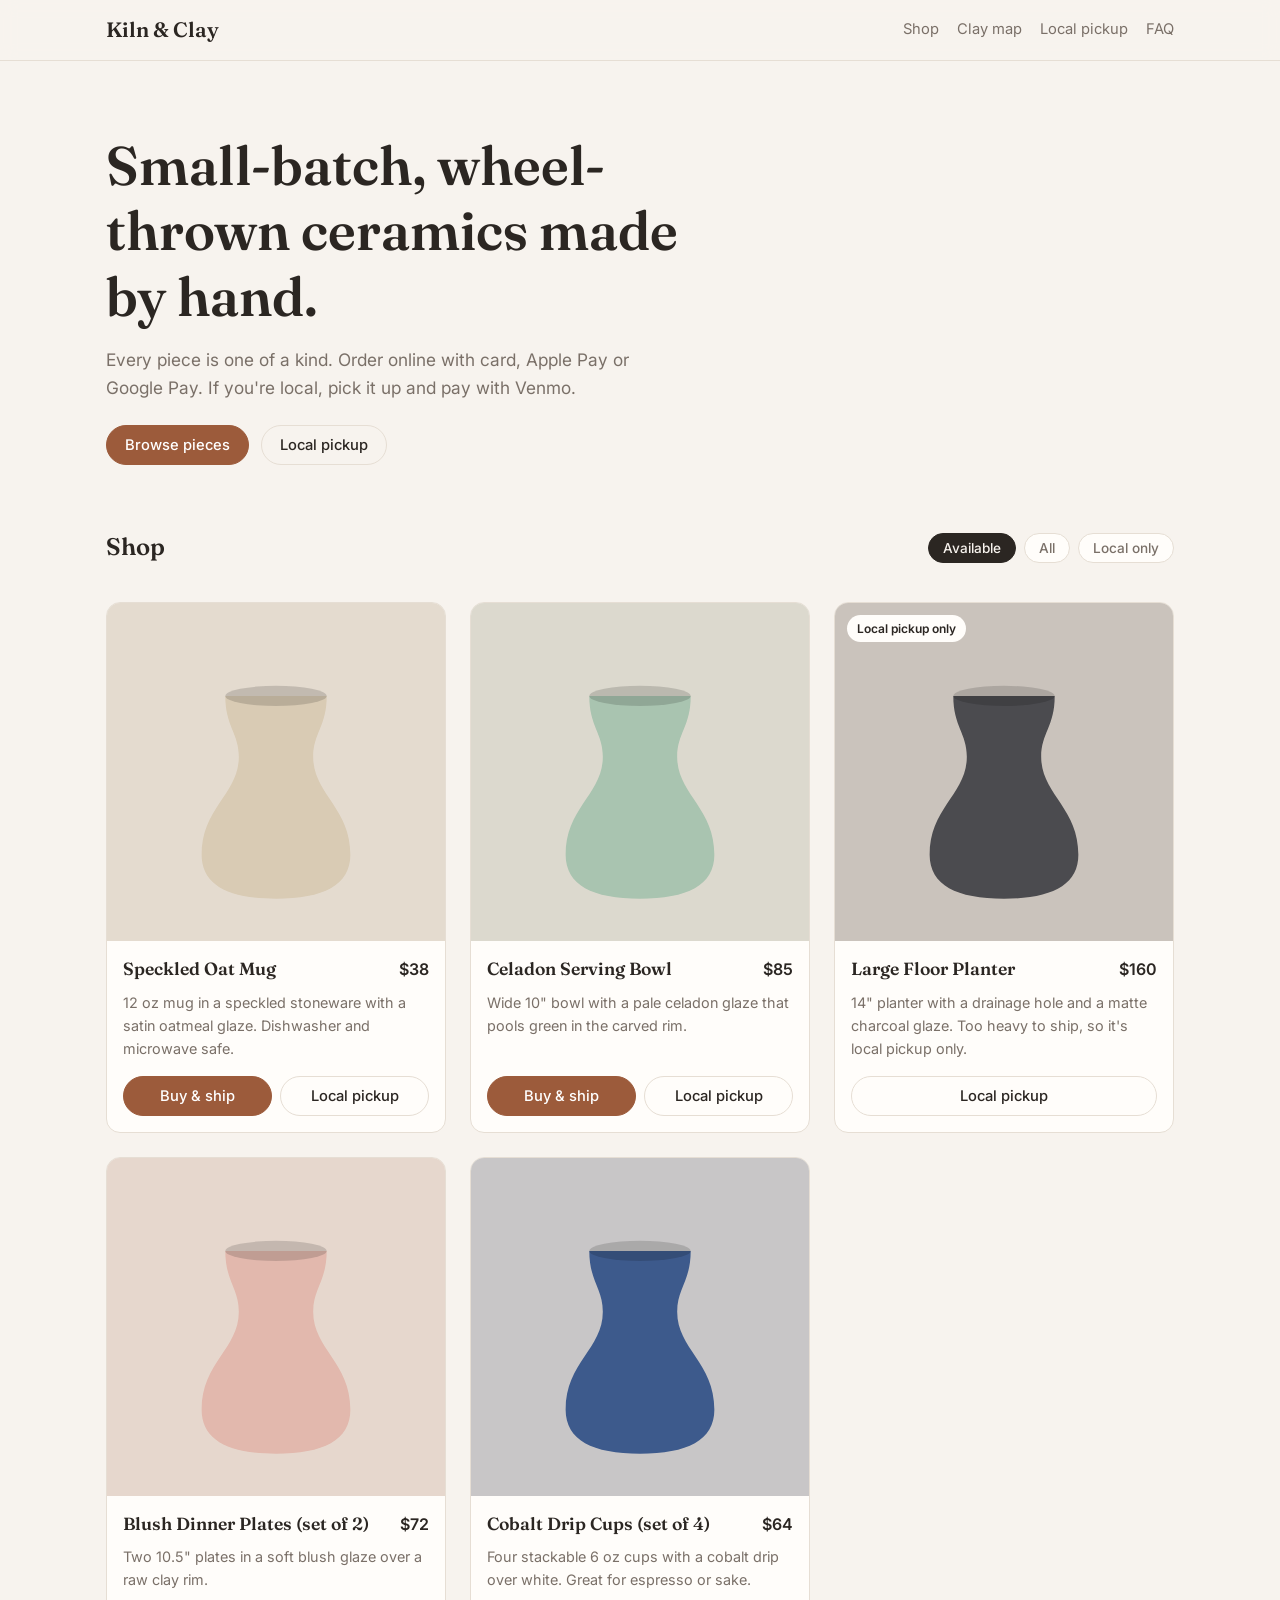
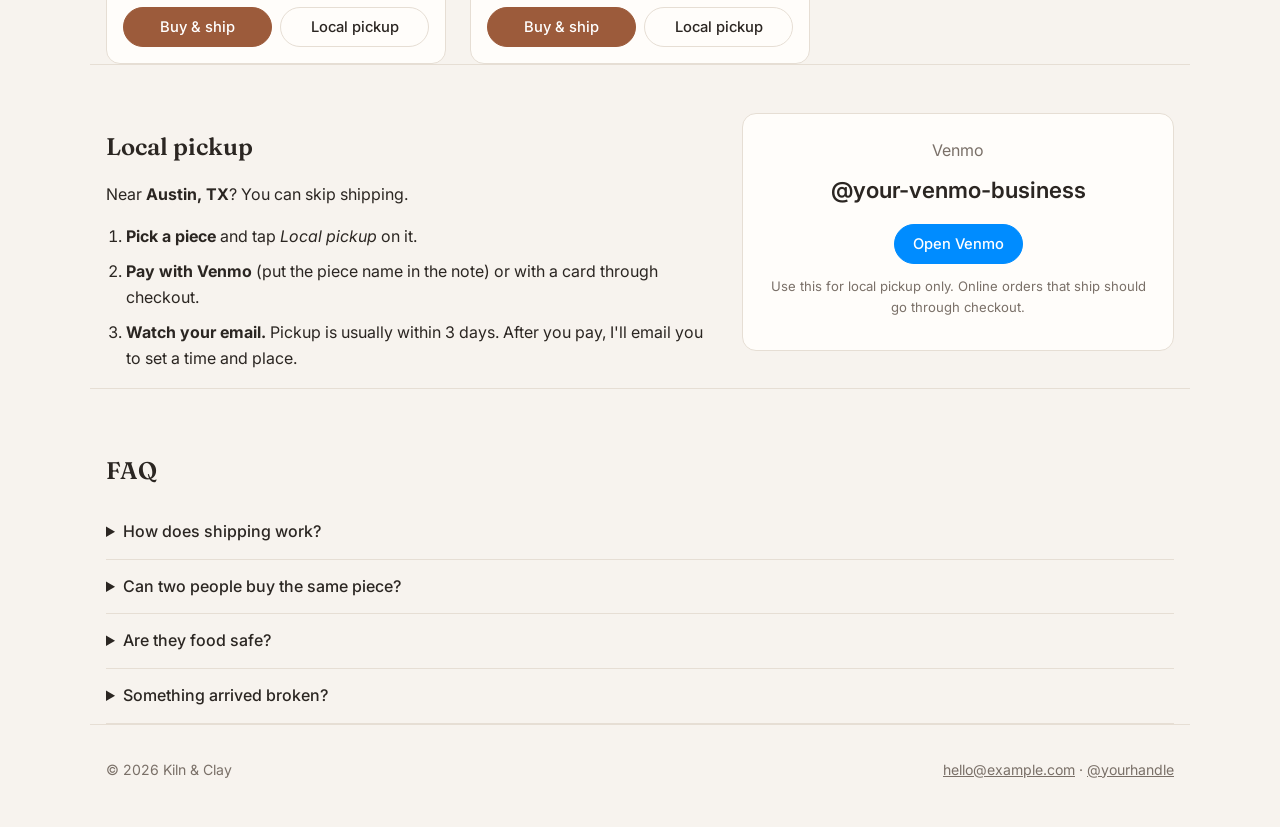
==== index.html @ e6717098 "Add ceramics shop site and New York clay map Co-Authored-By: Claude Sonnet 5.5 <noreply@anthropic.co" ====
<!doctype html>
<html lang="en">
<head>
  <meta charset="utf-8">
  <meta name="viewport" content="width=device-width, initial-scale=1">
  <title>Ceramics Shop</title>
  <meta name="description" content="Handmade ceramics for sale. Shipping or local pickup.">
  <link rel="preconnect" href="https://fonts.googleapis.com">
  <link href="https://fonts.googleapis.com/css2?family=Fraunces:opsz,wght@9..144,400;9..144,600&family=Inter:wght@400;500;600&display=swap" rel="stylesheet">
  <link rel="stylesheet" href="styles.css">
</head>
<body>
  <header class="site-header">
    <div class="wrap header-inner">
      <a href="#" class="logo" data-shop="name"></a>
      <nav>
        <a href="#shop">Shop</a>
        <a href="clay-map.html">Clay map</a>
        <a href="#local">Local pickup</a>
        <a href="#faq">FAQ</a>
      </nav>
    </div>
  </header>

  <main>
    <section class="hero wrap">
      <h1 data-shop="tagline"></h1>
      <p class="hero-sub">Every piece is one of a kind. Order online with card, Apple Pay or Google Pay. If you're local, pick it up and pay with Venmo.</p>
      <div class="hero-actions">
        <a class="btn btn-primary" href="#shop">Browse pieces</a>
        <a class="btn btn-ghost" href="#local">Local pickup</a>
      </div>
    </section>

    <section id="shop" class="wrap">
      <div class="section-head">
        <h2>Shop</h2>
        <div class="filters" role="group" aria-label="Filter pieces">
          <button class="chip active" data-filter="available">Available</button>
          <button class="chip" data-filter="all">All</button>
          <button class="chip" data-filter="local">Local only</button>
        </div>
      </div>
      <div id="grid" class="grid"></div>
    </section>

    <section id="local" class="wrap local">
      <div>
        <h2>Local pickup</h2>
        <p>Near <strong data-shop="pickupArea"></strong>? You can skip shipping.</p>
        <ol class="steps">
          <li><strong>Pick a piece</strong> and tap <em>Local pickup</em> on it.</li>
          <li><strong>Pay with Venmo</strong> (put the piece name in the note) or with a card through checkout.</li>
          <li><strong>Watch your email.</strong> <span data-shop="pickupNote"></span></li>
        </ol>
      </div>
      <div class="local-card">
        <p class="muted">Venmo</p>
        <p class="venmo-handle">@<span data-shop="venmo"></span></p>
        <a class="btn btn-venmo" id="venmo-general" target="_blank" rel="noopener">Open Venmo</a>
        <p class="tiny muted">Use this for local pickup only. Online orders that ship should go through checkout.</p>
      </div>
    </section>

    <section id="faq" class="wrap faq">
      <h2>FAQ</h2>
      <details><summary>How does shipping work?</summary><p data-shop="shippingNote"></p></details>
      <details><summary>Can two people buy the same piece?</summary><p>No. Each piece is one of a kind, and the checkout link stops working once it sells. For Venmo pickups, I confirm the piece is still available before taking payment.</p></details>
      <details><summary>Are they food safe?</summary><p>Yes, unless the listing says otherwise. All functional pieces use food-safe glazes and are fired to stoneware temperatures.</p></details>
      <details><summary>Something arrived broken?</summary><p>Email me a photo within 7 days and I'll replace it or refund you.</p></details>
    </section>
  </main>

  <footer class="wrap footer">
    <p>© <span id="year"></span> <span data-shop="name"></span></p>
    <p><a id="email-link"></a><span id="ig-wrap"> · <a id="ig-link" target="_blank" rel="noopener"></a></span></p>
  </footer>

  <!-- Local pickup dialog -->
  <dialog id="pickup-dialog">
    <form method="dialog" class="dialog-inner">
      <button class="close" aria-label="Close">×</button>
      <p class="muted tiny">Local pickup</p>
      <h3 id="pd-name"></h3>
      <p class="pd-price" id="pd-price"></p>
      <div class="pd-option">
        <h4>Option A: Venmo</h4>
        <p>Pay <strong>@<span data-shop="venmo"></span></strong> and put <strong id="pd-note"></strong> in the note. I'll email you to set up pickup.</p>
        <a class="btn btn-venmo" id="pd-venmo" target="_blank" rel="noopener">Pay with Venmo</a>
        <p class="tiny muted">The button opens Venmo with the amount filled in. If it doesn't, search for the handle above in the app.</p>
      </div>
      <div class="pd-option">
        <h4>Option B: Card</h4>
        <p>Check out normally and choose <em>Local pickup</em> as the shipping option. Pickup is free.</p>
        <a class="btn btn-primary" id="pd-stripe" target="_blank" rel="noopener">Pay with card</a>
      </div>
      <p class="tiny muted">Want to make sure it's still available first? <a id="pd-email">Email me</a>.</p>
    </form>
  </dialog>

  <script src="app.js"></script>
</body>
</html>
---- styles.css ----
:root {
  --bg: #f7f3ee; --surface: #fffdfa; --ink: #2b2622; --muted: #7a7068;
  --line: #e6ded4; --accent: #9c5b3b; --accent-ink: #fff; --venmo: #008cff;
  --radius: 14px;
}
@media (prefers-color-scheme: dark) {
  :root { --bg: #1b1916; --surface: #24211d; --ink: #f0e9e1; --muted: #a89d92;
          --line: #3a352f; --accent: #d08a64; --accent-ink: #1b1916; }
}
* { box-sizing: border-box; }
html { scroll-behavior: smooth; }
body { margin: 0; background: var(--bg); color: var(--ink);
       font: 16px/1.6 Inter, system-ui, sans-serif; }
h1, h2, h3, h4, .logo { font-family: Fraunces, Georgia, serif; font-weight: 600; line-height: 1.2; }
a { color: inherit; }
.wrap { max-width: 1100px; margin: 0 auto; padding: 0 16px; }
.muted { color: var(--muted); } .tiny { font-size: .82rem; }

.site-header { position: sticky; top: 0; z-index: 5; background: color-mix(in srgb, var(--bg) 88%, transparent);
               backdrop-filter: blur(8px); border-bottom: 1px solid var(--line); }
.header-inner { display: flex; align-items: center; justify-content: space-between; height: 60px; gap: 12px; }
.logo { text-decoration: none; font-size: 1.3rem; white-space: nowrap; }
nav { display: flex; gap: 18px; font-size: .92rem; }
nav a { text-decoration: none; color: var(--muted); } nav a:hover { color: var(--ink); }

.hero { padding: 72px 16px 48px; }
.hero h1 { font-size: clamp(2rem, 5vw, 3.4rem); max-width: 16ch; margin: 0 0 16px; }
.hero-sub { color: var(--muted); max-width: 52ch; font-size: 1.08rem; }
.hero-actions { display: flex; gap: 12px; margin-top: 24px; flex-wrap: wrap; }

.btn { display: inline-flex; align-items: center; justify-content: center; padding: 10px 18px;
       border-radius: 999px; border: 1px solid var(--line); font: 500 .92rem Inter, sans-serif;
       text-decoration: none; cursor: pointer; background: transparent; color: var(--ink); }
.btn-primary { background: var(--accent); border-color: var(--accent); color: var(--accent-ink); }
.btn-primary:hover { filter: brightness(1.08); }
.btn-ghost:hover { border-color: var(--ink); }
.btn-venmo { background: var(--venmo); border-color: var(--venmo); color: #fff; }
.btn:disabled { opacity: .5; cursor: default; }

section { padding-bottom: 64px; }
.section-head { display: flex; justify-content: space-between; align-items: center; flex-wrap: wrap; gap: 12px; }
.filters { display: flex; gap: 8px; }
.chip { border: 1px solid var(--line); background: var(--surface); color: var(--muted);
        padding: 6px 14px; border-radius: 999px; cursor: pointer; font: 500 .85rem Inter, sans-serif; }
.chip.active { background: var(--ink); color: var(--bg); border-color: var(--ink); }

.grid { display: grid; grid-template-columns: repeat(auto-fill, minmax(260px, 1fr)); gap: 24px; margin-top: 20px; }
.card { background: var(--surface); border: 1px solid var(--line); border-radius: var(--radius); overflow: hidden;
        display: flex; flex-direction: column; }
.media { position: relative; aspect-ratio: 1; background: var(--line); }
.media img, .media .ph { width: 100%; height: 100%; object-fit: cover; display: block; }
.badge { position: absolute; top: 12px; left: 12px; background: var(--surface); color: var(--ink);
         font-size: .75rem; font-weight: 600; padding: 4px 10px; border-radius: 999px; }
.badge.sold { background: var(--ink); color: var(--bg); }
.is-sold .media { filter: grayscale(.7); opacity: .75; }
.body { padding: 16px; display: flex; flex-direction: column; flex: 1; }
.row { display: flex; justify-content: space-between; gap: 12px; align-items: baseline; }
.row h3 { margin: 0; font-size: 1.1rem; }
.price { font-weight: 600; white-space: nowrap; }
.desc { color: var(--muted); font-size: .9rem; margin: 8px 0 16px; flex: 1; }
.actions { display: flex; gap: 8px; flex-wrap: wrap; }
.actions .btn { flex: 1; }

.local { display: grid; grid-template-columns: 1.4fr 1fr; gap: 32px; align-items: start;
         border-top: 1px solid var(--line); padding-top: 48px; }
.steps { padding-left: 20px; } .steps li { margin-bottom: 10px; }
.local-card { background: var(--surface); border: 1px solid var(--line); border-radius: var(--radius); padding: 24px; text-align: center; }
.local-card p { margin: 0 0 8px; }
.venmo-handle { font-size: 1.4rem; font-weight: 600; }
.local-card .btn { margin: 8px 0 12px; }

.faq { border-top: 1px solid var(--line); padding-top: 48px; }
details { border-bottom: 1px solid var(--line); padding: 14px 0; }
summary { cursor: pointer; font-weight: 500; }
details p { color: var(--muted); margin: 10px 0 0; }

.footer { display: flex; justify-content: space-between; flex-wrap: wrap; gap: 8px; color: var(--muted);
          font-size: .88rem; border-top: 1px solid var(--line); padding-top: 20px; padding-bottom: 32px; }

dialog { border: none; border-radius: var(--radius); padding: 0; max-width: 440px; width: calc(100% - 32px);
         background: var(--surface); color: var(--ink); }
dialog::backdrop { background: rgb(0 0 0 / .45); }
.dialog-inner { padding: 24px; position: relative; }
.dialog-inner h3 { margin: 0; font-size: 1.4rem; }
.pd-price { font-weight: 600; margin: 4px 0 8px; }
.pd-option { border: 1px solid var(--line); border-radius: 10px; padding: 14px 16px; margin: 12px 0; }
.pd-option h4 { margin: 0 0 4px; } .pd-option p { margin: 0 0 10px; font-size: .92rem; }
.close { position: absolute; top: 12px; right: 14px; border: none; background: none; font-size: 1.6rem;
         color: var(--muted); cursor: pointer; }

@media (max-width: 720px) {
  .local { grid-template-columns: 1fr; }
  nav { gap: 12px; } nav a[href="#faq"] { display: none; }
  .hero { padding-top: 48px; }
}
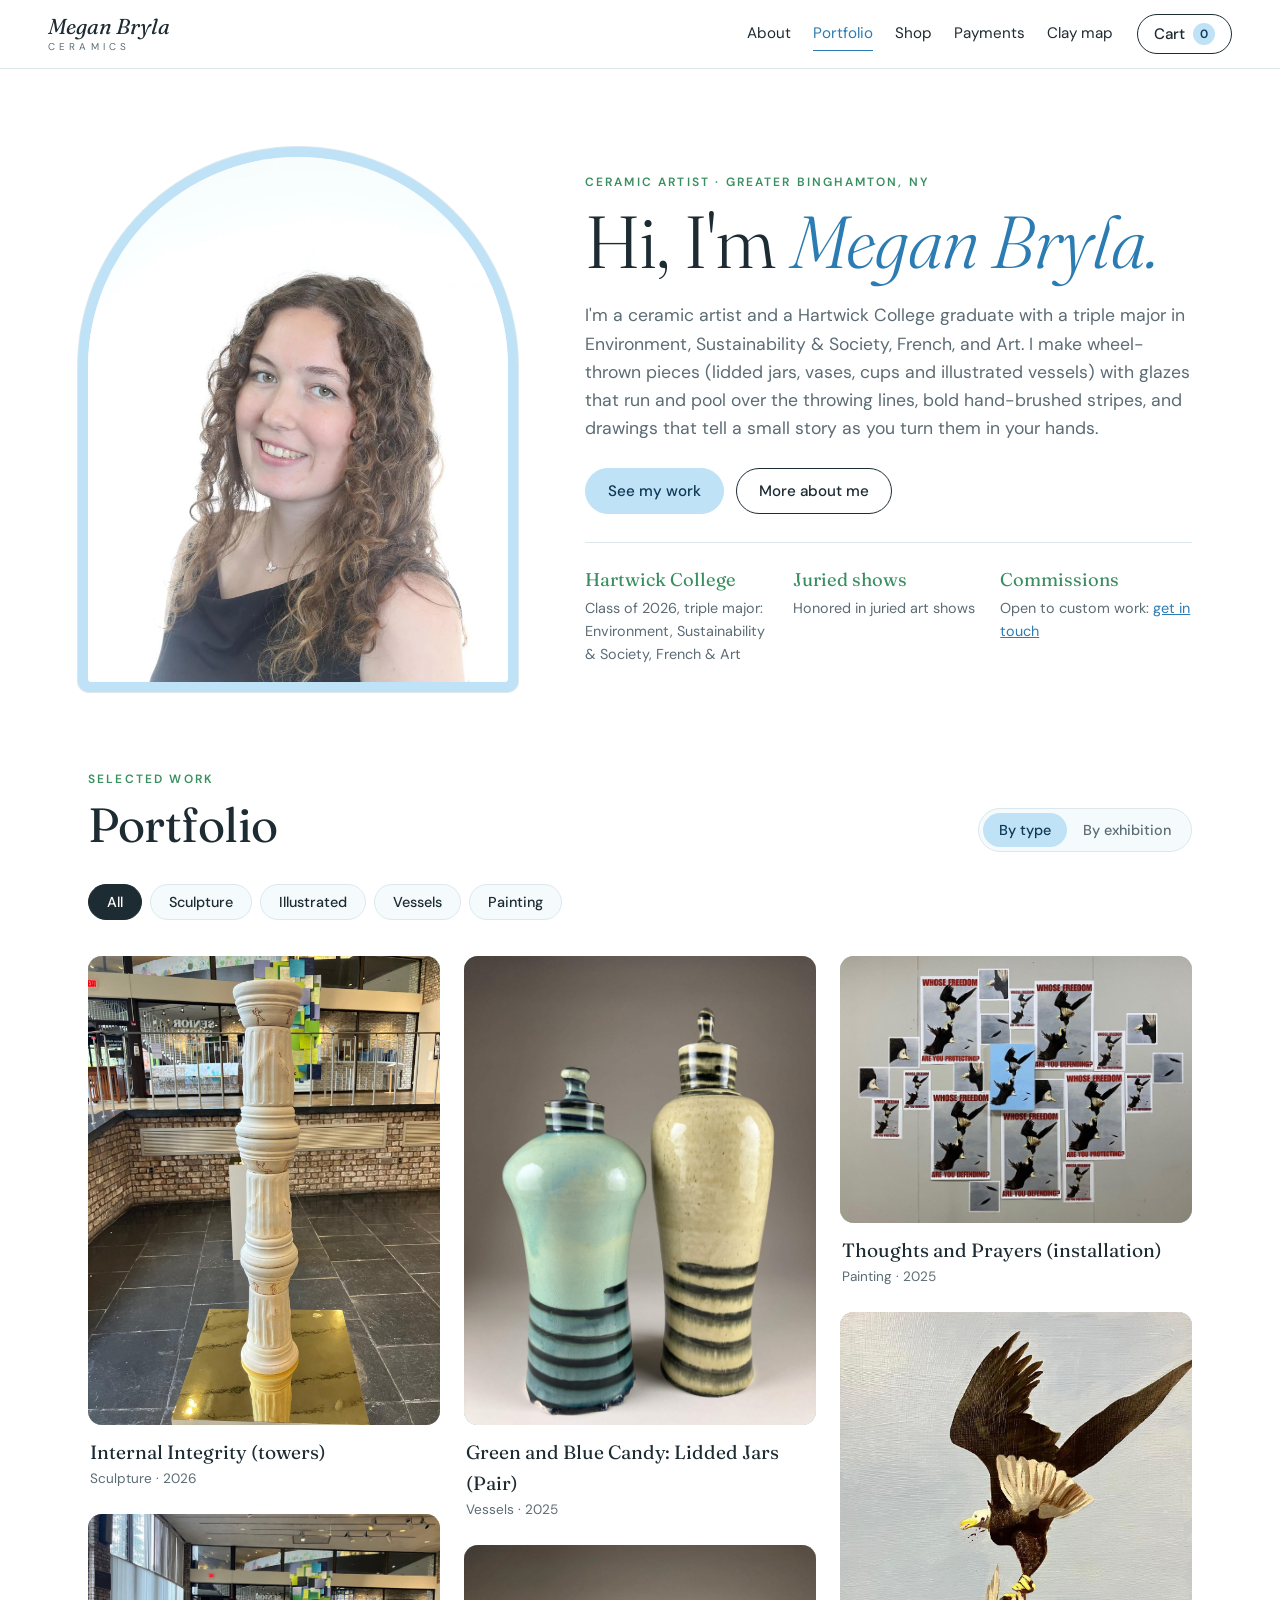
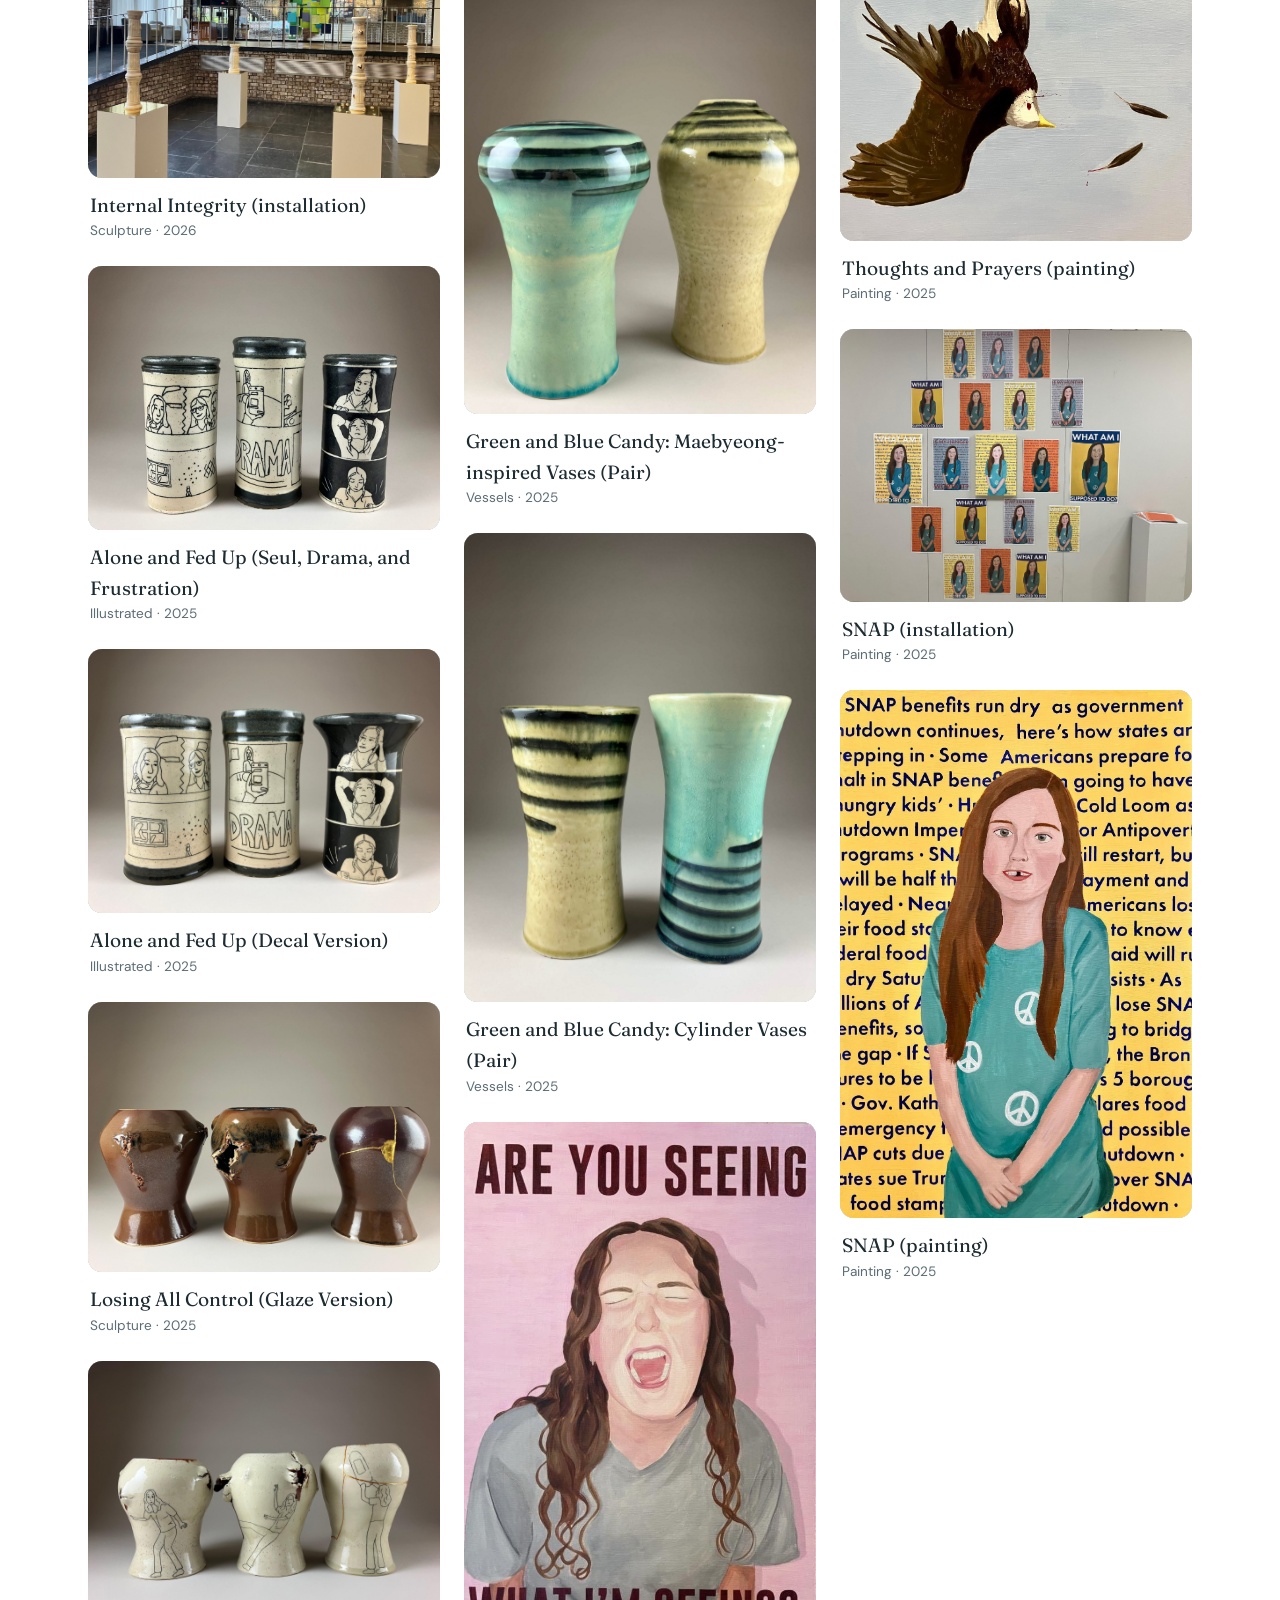
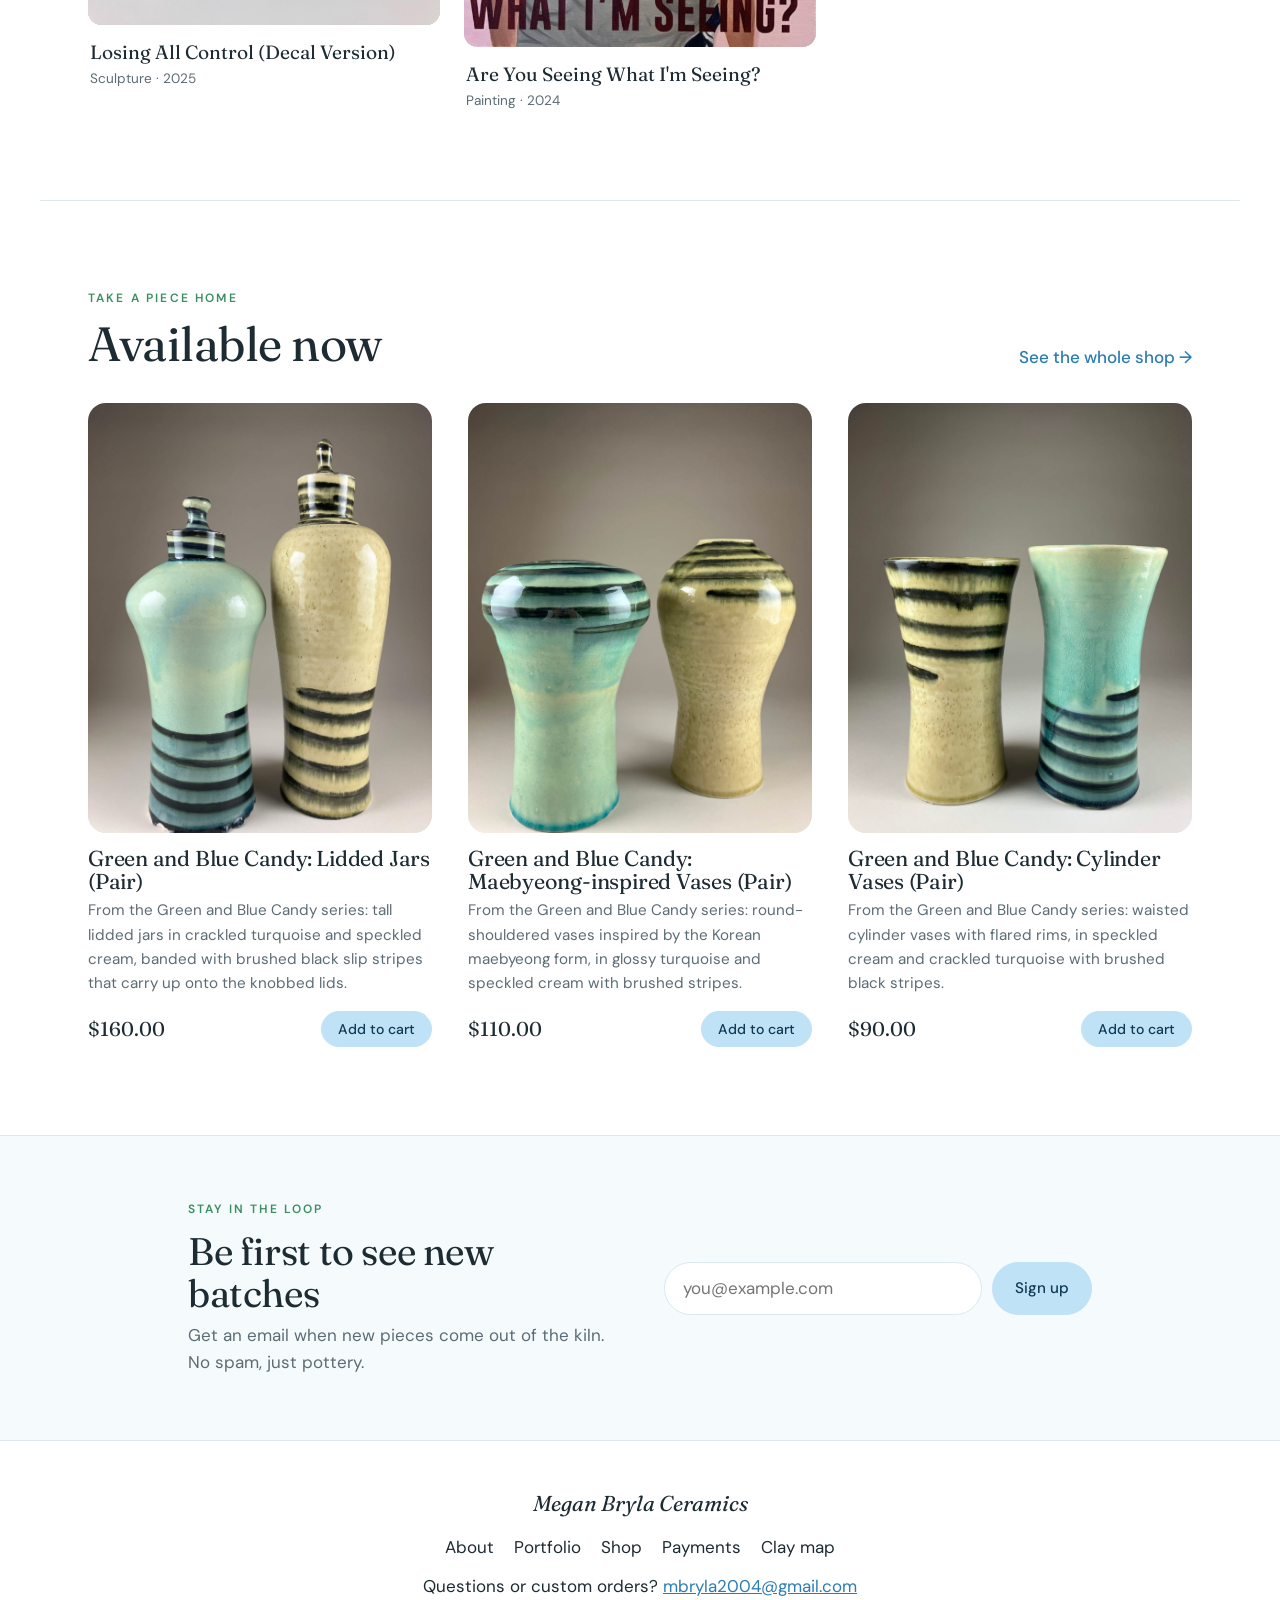
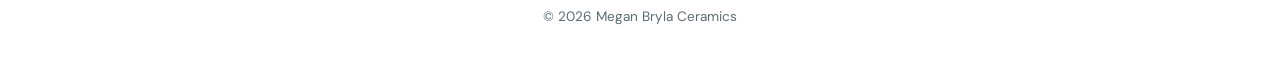
==== commit 307e16d5: "Replace starter site with Megan's portfolio and shop, ported to GitHub Pages Static version of the l" ====
--- a/index.html
+++ b/index.html
@@ -1,100 +1,287 @@
 <!doctype html>
 <html lang="en">
 <head>
-  <meta charset="utf-8">
-  <meta name="viewport" content="width=device-width, initial-scale=1">
-  <title>Ceramics Shop</title>
-  <meta name="description" content="Handmade ceramics for sale. Shipping or local pickup.">
-  <link rel="preconnect" href="https://fonts.googleapis.com">
-  <link href="https://fonts.googleapis.com/css2?family=Fraunces:opsz,wght@9..144,400;9..144,600&family=Inter:wght@400;500;600&display=swap" rel="stylesheet">
-  <link rel="stylesheet" href="styles.css">
+  <meta charset="utf-8" />
+  <meta name="viewport" content="width=device-width, initial-scale=1" />
+  <title>Megan Bryla Ceramics</title>
+  <meta name="description" content="Small-batch, wheel-thrown stoneware by Megan Bryla." />
+  <link rel="preconnect" href="https://fonts.googleapis.com" />
+  <link rel="preconnect" href="https://fonts.gstatic.com" crossorigin />
+  <link href="https://fonts.googleapis.com/css2?family=Fraunces:ital,opsz,wght@0,9..144,300..600;1,9..144,300..500&family=DM+Sans:wght@400;500;600&display=swap" rel="stylesheet" />
+  <link rel="stylesheet" href="styles.css" />
 </head>
 <body>
+  <!-- Text marked data-text="..." can be changed from the admin page (Site text tab).
+       Keep each key the same once the site is live, or Megan's saved wording for it is lost. -->
   <header class="site-header">
-    <div class="wrap header-inner">
-      <a href="#" class="logo" data-shop="name"></a>
-      <nav>
-        <a href="#shop">Shop</a>
-        <a href="clay-map.html">Clay map</a>
-        <a href="#local">Local pickup</a>
-        <a href="#faq">FAQ</a>
-      </nav>
-    </div>
+    <a href="#/" class="wordmark">
+      <span class="wm-name">Megan Bryla</span>
+      <span class="wm-sub">Ceramics</span>
+    </a>
+    <nav class="nav" aria-label="Main">
+      <a href="#/about" data-nav="about">About</a>
+      <a href="#/portfolio" data-nav="home">Portfolio</a>
+      <a href="#/shop" data-nav="shop">Shop</a>
+      <a href="#/payments" data-nav="payments">Payments</a>
+      <a href="clay-map.html">Clay map</a>
+    </nav>
+    <button class="cart-btn" id="open-cart" aria-label="Open cart">
+      Cart <span class="badge" id="cart-count">0</span>
+    </button>
   </header>
 
-  <main>
-    <section class="hero wrap">
-      <h1 data-shop="tagline"></h1>
-      <p class="hero-sub">Every piece is one of a kind. Order online with card, Apple Pay or Google Pay. If you're local, pick it up and pay with Venmo.</p>
-      <div class="hero-actions">
-        <a class="btn btn-primary" href="#shop">Browse pieces</a>
-        <a class="btn btn-ghost" href="#local">Local pickup</a>
-      </div>
-    </section>
-
-    <section id="shop" class="wrap">
-      <div class="section-head">
-        <h2>Shop</h2>
-        <div class="filters" role="group" aria-label="Filter pieces">
-          <button class="chip active" data-filter="available">Available</button>
-          <button class="chip" data-filter="all">All</button>
-          <button class="chip" data-filter="local">Local only</button>
-        </div>
-      </div>
-      <div id="grid" class="grid"></div>
-    </section>
-
-    <section id="local" class="wrap local">
+  <!-- ================= HOME ================= -->
+  <div class="view" data-view="home">
+    <!-- Intro: Megan first -->
+    <section class="intro">
+      <div class="intro-photo">
+        <img src="images/megan-bryla.webp" alt="Megan Bryla, ceramic artist" width="800" height="1158" />
+      </div>
+      <div class="intro-text">
+        <p class="eyebrow" data-text="home-eyebrow">Ceramic artist · Greater Binghamton, NY</p>
+        <h1 data-text="home-title">Hi, I'm <em>Megan Bryla.</em></h1>
+        <p class="lede" data-text="home-intro">I'm a ceramic artist and a Hartwick College graduate with a triple major in Environment, Sustainability &amp; Society, French, and Art. I make wheel-thrown pieces (lidded jars, vases, cups and illustrated vessels) with glazes that run and pool over the throwing lines, bold hand-brushed stripes, and drawings that tell a small story as you turn them in your hands.</p>
+        <div class="btn-row">
+          <a href="#/portfolio" class="btn primary" data-text="home-btn-work">See my work</a>
+          <a href="#/about" class="btn" data-text="home-btn-about">More about me</a>
+        </div>
+        <ul class="intro-facts">
+          <li><strong data-text="home-fact1-title">Hartwick College</strong><span data-text="home-fact1-text">Class of 2026, triple major: Environment, Sustainability &amp; Society, French &amp; Art</span></li>
+          <li><strong data-text="home-fact2-title">Juried shows</strong><span data-text="home-fact2-text">Honored in juried art shows</span></li>
+          <li><strong data-text="home-fact3-title">Commissions</strong><span><span data-text="home-fact3-text">Open to custom work:</span> <a href="#" class="contact-mail" data-text="home-fact3-link">get in touch</a></span></li>
+        </ul>
+      </div>
+    </section>
+
+    <!-- Portfolio: the main event -->
+    <section class="page work" id="work">
+      <div class="section-head split">
+        <div>
+          <p class="eyebrow" data-text="work-eyebrow">Selected work</p>
+          <h2 data-text="work-title">Portfolio</h2>
+        </div>
+        <div class="view-toggle" id="portfolio-view" role="group" aria-label="Sort portfolio">
+          <button type="button" class="active" aria-pressed="true" data-view-mode="type">By type</button>
+          <button type="button" aria-pressed="false" data-view-mode="exhibition">By exhibition</button>
+        </div>
+      </div>
+      <div class="filters" id="portfolio-filters" role="tablist" aria-label="Filter portfolio"></div>
+      <div id="gallery"></div>
+    </section>
+
+    <!-- Shop teaser -->
+    <section class="page available">
+      <div class="section-head split">
+        <div>
+          <p class="eyebrow" data-text="available-eyebrow">Take a piece home</p>
+          <h2 data-text="available-title">Available now</h2>
+        </div>
+        <a href="#/shop" class="text-link" data-text="available-link">See the whole shop →</a>
+      </div>
+      <div class="grid" id="featured"></div>
+    </section>
+  </div>
+
+  <!-- ================= SHOP ================= -->
+  <div class="view" data-view="shop" hidden>
+    <header class="page-hero">
+      <p class="eyebrow" data-text="shop-eyebrow">The current batch</p>
+      <h1 data-text="shop-title">Shop</h1>
+      <p class="lede"><span data-text="shop-intro">Every piece is one of a kind. When it's gone, it's gone. Pay by card, Venmo, Zelle, or in person.</span> <a href="#/payments" data-text="shop-intro-link">How to pay</a></p>
+    </header>
+    <section class="page">
+      <div class="filters" id="shop-filters" role="tablist" aria-label="Filter shop"></div>
+      <div class="grid" id="products"><p class="muted">Loading…</p></div>
+    </section>
+  </div>
+
+  <!-- ================= ABOUT ================= -->
+  <div class="view" data-view="about" hidden>
+    <section class="about">
+      <div class="about-art"><div class="arch tall has-photo"><img src="images/megan-bryla.webp" alt="Megan Bryla" /></div></div>
+      <div class="about-text">
+        <p class="eyebrow" data-text="about-eyebrow">About the artist</p>
+        <h1 data-text="about-title">Megan Bryla</h1>
+        <p data-text="about-p1">I'm a ceramic artist from the Greater Binghamton area of New York. I graduated from Hartwick College in 2026 with a triple major in Environment, Sustainability &amp; Society, French, and Art, earning Departmental Distinction in all three, and my artwork was honored in juried art shows along the way.</p>
+        <p data-text="about-p2">I throw every piece by hand on the wheel, then trim, glaze and fire it. I love glazes that pool and break over the edges, loose brushed stripes, and speckled clay that shows where it came from. Alongside functional pieces like mugs and tumblers, I make illustrated work: cylinders drawn like comic panels, where everyday moments wrap around the pot.</p>
+        <p data-text="about-p3">When I'm not at the wheel, I work in environmental conservation. As a Watershed Technician with the Upper Susquehanna Coalition, I help restore wetlands and water quality in the Upper Susquehanna River Basin.</p>
+        <p class="signature" data-text="about-signature">— Megan</p>
+        <div class="btn-row">
+          <a href="#/portfolio" class="btn primary" data-text="about-btn-work">See my work</a>
+          <a href="#" class="btn contact-mail" data-text="about-btn-email">Email me</a>
+          <a href="https://www.linkedin.com/in/megan-bryla-780597382/" class="btn" target="_blank" rel="noopener">LinkedIn ↗</a>
+        </div>
+      </div>
+    </section>
+
+    <section class="page highlights">
+      <div class="section-head"><p class="eyebrow" data-text="highlights-eyebrow">Background</p><h2 data-text="highlights-title">Highlights</h2></div>
+      <div class="highlight-grid">
+        <div class="info-card highlight">
+          <p class="eyebrow" data-text="highlight1-label">Education</p>
+          <h3 data-text="highlight1-title">Hartwick College</h3>
+          <p data-text="highlight1-text">Class of 2026. BAs in Studio Arts (Ceramics); Environment, Sustainability &amp; Society; and French.</p>
+        </div>
+        <div class="info-card highlight">
+          <p class="eyebrow" data-text="highlight2-label">Recognition</p>
+          <h3 data-text="highlight2-title">Juried show awards</h3>
+          <p data-text="highlight2-text">Best in Ceramics, Best in Drawing and Juror's Choice in Hartwick's student juried shows.</p>
+        </div>
+        <div class="info-card highlight">
+          <p class="eyebrow" data-text="highlight3-label">Abroad</p>
+          <h3 data-text="highlight3-title">Senegal, Spain &amp; France</h3>
+          <p data-text="highlight3-text">January Term study away, plus French study at the Institut de Touraine in Tours (2025).</p>
+        </div>
+        <div class="info-card highlight">
+          <p class="eyebrow" data-text="highlight4-label">Conservation</p>
+          <h3 data-text="highlight4-title">Watershed Technician</h3>
+          <p data-text="highlight4-text">Upper Susquehanna Coalition: wetland and water-quality restoration.</p>
+        </div>
+      </div>
+    </section>
+
+    <!-- Filled in from store.json (awards, exhibitions, publications) -->
+    <section class="page cv">
+      <div class="cv-block">
+        <h2 class="cv-title" data-text="cv-awards-title">Awards &amp; Honors</h2>
+        <ul class="cv-list" id="cv-awards"></ul>
+      </div>
+      <div class="cv-block">
+        <h2 class="cv-title" data-text="cv-exhibitions-title">Exhibitions</h2>
+        <ul class="cv-list" id="cv-exhibitions"></ul>
+      </div>
+      <div class="cv-block">
+        <h2 class="cv-title" data-text="cv-publications-title">Publications</h2>
+        <ul class="cv-list" id="cv-publications"></ul>
+      </div>
+    </section>
+    <section class="page process">
+      <div class="section-head"><p class="eyebrow" data-text="process-eyebrow">How it's made</p><h2 data-text="process-title">The process</h2></div>
+      <ol class="steps">
+        <li><span>01</span><h3 data-text="process1-title">Throw</h3><p data-text="process1-text">Each piece starts as a ball of clay, centered and pulled up on the wheel.</p></li>
+        <li><span>02</span><h3 data-text="process2-title">Trim</h3><p data-text="process2-text">Once leather-hard, it's flipped and trimmed to carve the foot and refine the shape.</p></li>
+        <li><span>03</span><h3 data-text="process3-title">Bisque</h3><p data-text="process3-text">A first firing turns the clay into porous ceramic, ready for glaze.</p></li>
+        <li><span>04</span><h3 data-text="process4-title">Glaze &amp; fire</h3><p data-text="process4-text">Dipped, layered and fired again to around 2,200°F, where the glaze melts into glass.</p></li>
+      </ol>
+    </section>
+  </div>
+
+  <!-- ================= PAYMENTS ================= -->
+  <div class="view" data-view="payments" hidden>
+    <header class="page-hero">
+      <p class="eyebrow" data-text="payments-eyebrow">How to pay</p>
+      <h1 data-text="payments-title">Payments</h1>
+      <p class="lede" data-text="payments-intro">Pay whichever way is easiest for you. You'll choose at checkout.</p>
+    </header>
+    <section class="page pay-grid" id="pay-methods"></section>
+    <section class="page how">
+      <div class="section-head"><p class="eyebrow" data-text="how-eyebrow">Step by step</p><h2 data-text="how-title">How ordering works</h2></div>
+      <ol class="steps">
+        <li><span>01</span><h3 data-text="how1-title">Add to cart</h3><p data-text="how1-text">Pick your pieces in the shop and open your cart.</p></li>
+        <li><span>02</span><h3 data-text="how2-title">Choose how to pay</h3><p data-text="how2-text">Card, Venmo, Zelle, or in person. Pick what works for you at checkout.</p></li>
+        <li><span>03</span><h3 data-text="how3-title">Send payment</h3><p data-text="how3-text">Card payments finish right away. For Venmo or Zelle, put your order number in the note.</p></li>
+        <li><span>04</span><h3 data-text="how4-title">Confirmation</h3><p data-text="how4-text">I'll email you once your payment is received to sort out getting your piece to you.</p></li>
+      </ol>
+    </section>
+    <section class="page questions">
+      <div class="info-card wide">
+        <div>
+          <h3 data-text="questions-title">Questions or commissions?</h3>
+          <p data-text="questions-text">Custom pieces, gifts and sets are welcome. Email me with what you have in mind.</p>
+        </div>
+        <a class="btn primary" id="contact-btn" href="#" data-text="questions-btn">Email Megan</a>
+      </div>
+    </section>
+  </div>
+
+  <section class="newsletter" aria-labelledby="nl-title">
+    <div class="nl-inner">
       <div>
-        <h2>Local pickup</h2>
-        <p>Near <strong data-shop="pickupArea"></strong>? You can skip shipping.</p>
-        <ol class="steps">
-          <li><strong>Pick a piece</strong> and tap <em>Local pickup</em> on it.</li>
-          <li><strong>Pay with Venmo</strong> (put the piece name in the note) or with a card through checkout.</li>
-          <li><strong>Watch your email.</strong> <span data-shop="pickupNote"></span></li>
-        </ol>
-      </div>
-      <div class="local-card">
-        <p class="muted">Venmo</p>
-        <p class="venmo-handle">@<span data-shop="venmo"></span></p>
-        <a class="btn btn-venmo" id="venmo-general" target="_blank" rel="noopener">Open Venmo</a>
-        <p class="tiny muted">Use this for local pickup only. Online orders that ship should go through checkout.</p>
-      </div>
-    </section>
-
-    <section id="faq" class="wrap faq">
-      <h2>FAQ</h2>
-      <details><summary>How does shipping work?</summary><p data-shop="shippingNote"></p></details>
-      <details><summary>Can two people buy the same piece?</summary><p>No. Each piece is one of a kind, and the checkout link stops working once it sells. For Venmo pickups, I confirm the piece is still available before taking payment.</p></details>
-      <details><summary>Are they food safe?</summary><p>Yes, unless the listing says otherwise. All functional pieces use food-safe glazes and are fired to stoneware temperatures.</p></details>
-      <details><summary>Something arrived broken?</summary><p>Email me a photo within 7 days and I'll replace it or refund you.</p></details>
-    </section>
-  </main>
-
-  <footer class="wrap footer">
-    <p>© <span id="year"></span> <span data-shop="name"></span></p>
-    <p><a id="email-link"></a><span id="ig-wrap"> · <a id="ig-link" target="_blank" rel="noopener"></a></span></p>
+        <p class="eyebrow" data-text="newsletter-eyebrow">Stay in the loop</p>
+        <h2 id="nl-title" data-text="newsletter-title">Be first to see new batches</h2>
+        <p class="muted" data-text="newsletter-text">Get an email when new pieces come out of the kiln. No spam, just pottery.</p>
+      </div>
+      <form class="nl-form" id="nl-form" novalidate>
+        <label class="sr-only" for="nl-email">Email address</label>
+        <input id="nl-email" name="email" type="email" autocomplete="email" placeholder="you@example.com" required />
+        <!-- Hidden from people; bots fill it in -->
+        <input name="website" tabindex="-1" autocomplete="off" class="hp" aria-hidden="true" />
+        <button class="btn primary" type="submit">Sign up</button>
+        <p class="nl-msg" id="nl-msg" role="status" hidden></p>
+      </form>
+    </div>
+  </section>
+
+  <footer class="site-footer">
+    <p class="wm-name">Megan Bryla Ceramics</p>
+    <nav class="footer-nav" aria-label="Footer">
+      <a href="#/about">About</a><a href="#/portfolio">Portfolio</a><a href="#/shop">Shop</a><a href="#/payments">Payments</a><a href="clay-map.html">Clay map</a>
+    </nav>
+    <p><span data-text="footer-contact">Questions or custom orders?</span> <a id="contact-link" href="#"></a></p>
+    <!-- The © is a hidden link to the admin page -->
+    <p class="muted small"><a href="admin/" class="secret-link" aria-label="Admin login">©</a> <span id="year"></span> Megan Bryla Ceramics</p>
   </footer>
 
-  <!-- Local pickup dialog -->
-  <dialog id="pickup-dialog">
-    <form method="dialog" class="dialog-inner">
-      <button class="close" aria-label="Close">×</button>
-      <p class="muted tiny">Local pickup</p>
-      <h3 id="pd-name"></h3>
-      <p class="pd-price" id="pd-price"></p>
-      <div class="pd-option">
-        <h4>Option A: Venmo</h4>
-        <p>Pay <strong>@<span data-shop="venmo"></span></strong> and put <strong id="pd-note"></strong> in the note. I'll email you to set up pickup.</p>
-        <a class="btn btn-venmo" id="pd-venmo" target="_blank" rel="noopener">Pay with Venmo</a>
-        <p class="tiny muted">The button opens Venmo with the amount filled in. If it doesn't, search for the handle above in the app.</p>
-      </div>
-      <div class="pd-option">
-        <h4>Option B: Card</h4>
-        <p>Check out normally and choose <em>Local pickup</em> as the shipping option. Pickup is free.</p>
-        <a class="btn btn-primary" id="pd-stripe" target="_blank" rel="noopener">Pay with card</a>
-      </div>
-      <p class="tiny muted">Want to make sure it's still available first? <a id="pd-email">Email me</a>.</p>
+  <!-- Portfolio lightbox -->
+  <dialog id="lightbox" class="lightbox">
+    <button type="button" class="icon-btn lb-close" id="lb-close" aria-label="Close">✕</button>
+    <div class="lb-grid">
+      <div class="lb-art" id="lb-art"></div>
+      <div class="lb-text">
+        <p class="eyebrow" id="lb-meta"></p>
+        <h2 id="lb-title"></h2>
+        <p id="lb-desc"></p>
+        <p class="muted small" id="lb-materials"></p>
+        <div class="lb-nav">
+          <button type="button" class="btn small-btn" id="lb-prev">← Prev</button>
+          <button type="button" class="btn small-btn" id="lb-next">Next →</button>
+        </div>
+      </div>
+    </div>
+  </dialog>
+
+  <!-- Cart drawer -->
+  <div class="scrim" id="scrim" hidden></div>
+  <aside class="drawer" id="cart" aria-label="Cart" aria-hidden="true">
+    <div class="drawer-head">
+      <h2>Your cart</h2>
+      <button class="icon-btn" id="close-cart" aria-label="Close cart">✕</button>
+    </div>
+    <div class="drawer-body" id="cart-items"></div>
+    <div class="drawer-foot">
+      <div class="total-row"><span>Total</span><strong id="cart-total">$0.00</strong></div>
+      <button class="btn primary block" id="checkout-btn" disabled>Checkout</button>
+    </div>
+  </aside>
+
+  <!-- Checkout dialog -->
+  <dialog id="checkout">
+    <form id="checkout-form" method="dialog">
+      <div class="dialog-head">
+        <h2>Checkout</h2>
+        <button type="button" class="icon-btn" id="close-checkout" aria-label="Close">✕</button>
+      </div>
+
+      <div id="step-details">
+        <fieldset>
+          <legend>How would you like to pay?</legend>
+          <div id="method-list" class="methods"></div>
+        </fieldset>
+
+        <fieldset id="contact-fields">
+          <legend>Your details</legend>
+          <label><span>Name</span> <input name="name" autocomplete="name" /></label>
+          <label><span>Email</span> <input name="email" type="email" autocomplete="email" /></label>
+          <label><span>Phone <span class="muted">(optional)</span></span> <input name="phone" type="tel" autocomplete="tel" /></label>
+          <label><span>Notes <span class="muted">(optional)</span></span> <textarea name="notes" rows="2"></textarea></label>
+        </fieldset>
+
+        <p class="error" id="checkout-error" hidden></p>
+        <div class="total-row"><span>Total</span><strong id="checkout-total"></strong></div>
+        <button type="submit" class="btn primary block" id="place-order">Continue</button>
+      </div>
+
+      <div id="step-done" hidden></div>
     </form>
   </dialog>
 
--- a/styles.css
+++ b/styles.css
@@ -1,95 +1,476 @@
+/* Megan Bryla Ceramics — clean white with light blue and green accents.
+   Change colors here:
+   --accent       deeper blue for links, active tabs and highlights (readable on white)
+   --accent-soft  light blue for buttons and badges, with --accent-soft-ink text
+   --green        green for small labels and details, --green-soft for light green fills */
 :root {
-  --bg: #f7f3ee; --surface: #fffdfa; --ink: #2b2622; --muted: #7a7068;
-  --line: #e6ded4; --accent: #9c5b3b; --accent-ink: #fff; --venmo: #008cff;
-  --radius: 14px;
-}
-@media (prefers-color-scheme: dark) {
-  :root { --bg: #1b1916; --surface: #24211d; --ink: #f0e9e1; --muted: #a89d92;
-          --line: #3a352f; --accent: #d08a64; --accent-ink: #1b1916; }
-}
+  color-scheme: light;
+  --bg: #ffffff;
+  --surface: #f5fafd;      /* very light blue-white cards */
+  --backdrop: #eaf3f8;     /* behind product drawings */
+  --text: #1d2b33;
+  --muted: #5c6c75;
+  --border: #dce8ee;
+  --accent: #2b7cb3;       /* blue */
+  --accent-ink: #ffffff;
+  --accent-soft: #bfe2f6;  /* light blue */
+  --accent-soft-ink: #0f3a55;
+  --green: #3a8f60;        /* green */
+  --green-soft: #d8f1e2;   /* light green */
+  --green-soft-ink: #1d5a39;
+  --sage: var(--green);
+  --clay: #c9a27e;         /* raw clay foot on drawings */
+  --danger: #b3261e;
+  --speck: transparent;
+  --serif: "Fraunces", Georgia, "Times New Roman", serif;
+  --sans: "DM Sans", system-ui, -apple-system, "Segoe UI", sans-serif;
+  --radius: 18px;
+}
+
 * { box-sizing: border-box; }
-html { scroll-behavior: smooth; }
-body { margin: 0; background: var(--bg); color: var(--ink);
-       font: 16px/1.6 Inter, system-ui, sans-serif; }
-h1, h2, h3, h4, .logo { font-family: Fraunces, Georgia, serif; font-weight: 600; line-height: 1.2; }
-a { color: inherit; }
-.wrap { max-width: 1100px; margin: 0 auto; padding: 0 16px; }
-.muted { color: var(--muted); } .tiny { font-size: .82rem; }
-
-.site-header { position: sticky; top: 0; z-index: 5; background: color-mix(in srgb, var(--bg) 88%, transparent);
-               backdrop-filter: blur(8px); border-bottom: 1px solid var(--line); }
-.header-inner { display: flex; align-items: center; justify-content: space-between; height: 60px; gap: 12px; }
-.logo { text-decoration: none; font-size: 1.3rem; white-space: nowrap; }
-nav { display: flex; gap: 18px; font-size: .92rem; }
-nav a { text-decoration: none; color: var(--muted); } nav a:hover { color: var(--ink); }
-
-.hero { padding: 72px 16px 48px; }
-.hero h1 { font-size: clamp(2rem, 5vw, 3.4rem); max-width: 16ch; margin: 0 0 16px; }
-.hero-sub { color: var(--muted); max-width: 52ch; font-size: 1.08rem; }
-.hero-actions { display: flex; gap: 12px; margin-top: 24px; flex-wrap: wrap; }
-
-.btn { display: inline-flex; align-items: center; justify-content: center; padding: 10px 18px;
-       border-radius: 999px; border: 1px solid var(--line); font: 500 .92rem Inter, sans-serif;
-       text-decoration: none; cursor: pointer; background: transparent; color: var(--ink); }
-.btn-primary { background: var(--accent); border-color: var(--accent); color: var(--accent-ink); }
-.btn-primary:hover { filter: brightness(1.08); }
-.btn-ghost:hover { border-color: var(--ink); }
-.btn-venmo { background: var(--venmo); border-color: var(--venmo); color: #fff; }
-.btn:disabled { opacity: .5; cursor: default; }
-
-section { padding-bottom: 64px; }
-.section-head { display: flex; justify-content: space-between; align-items: center; flex-wrap: wrap; gap: 12px; }
-.filters { display: flex; gap: 8px; }
-.chip { border: 1px solid var(--line); background: var(--surface); color: var(--muted);
-        padding: 6px 14px; border-radius: 999px; cursor: pointer; font: 500 .85rem Inter, sans-serif; }
-.chip.active { background: var(--ink); color: var(--bg); border-color: var(--ink); }
-
-.grid { display: grid; grid-template-columns: repeat(auto-fill, minmax(260px, 1fr)); gap: 24px; margin-top: 20px; }
-.card { background: var(--surface); border: 1px solid var(--line); border-radius: var(--radius); overflow: hidden;
-        display: flex; flex-direction: column; }
-.media { position: relative; aspect-ratio: 1; background: var(--line); }
-.media img, .media .ph { width: 100%; height: 100%; object-fit: cover; display: block; }
-.badge { position: absolute; top: 12px; left: 12px; background: var(--surface); color: var(--ink);
-         font-size: .75rem; font-weight: 600; padding: 4px 10px; border-radius: 999px; }
-.badge.sold { background: var(--ink); color: var(--bg); }
-.is-sold .media { filter: grayscale(.7); opacity: .75; }
-.body { padding: 16px; display: flex; flex-direction: column; flex: 1; }
-.row { display: flex; justify-content: space-between; gap: 12px; align-items: baseline; }
-.row h3 { margin: 0; font-size: 1.1rem; }
-.price { font-weight: 600; white-space: nowrap; }
-.desc { color: var(--muted); font-size: .9rem; margin: 8px 0 16px; flex: 1; }
-.actions { display: flex; gap: 8px; flex-wrap: wrap; }
-.actions .btn { flex: 1; }
-
-.local { display: grid; grid-template-columns: 1.4fr 1fr; gap: 32px; align-items: start;
-         border-top: 1px solid var(--line); padding-top: 48px; }
-.steps { padding-left: 20px; } .steps li { margin-bottom: 10px; }
-.local-card { background: var(--surface); border: 1px solid var(--line); border-radius: var(--radius); padding: 24px; text-align: center; }
-.local-card p { margin: 0 0 8px; }
-.venmo-handle { font-size: 1.4rem; font-weight: 600; }
-.local-card .btn { margin: 8px 0 12px; }
-
-.faq { border-top: 1px solid var(--line); padding-top: 48px; }
-details { border-bottom: 1px solid var(--line); padding: 14px 0; }
-summary { cursor: pointer; font-weight: 500; }
-details p { color: var(--muted); margin: 10px 0 0; }
-
-.footer { display: flex; justify-content: space-between; flex-wrap: wrap; gap: 8px; color: var(--muted);
-          font-size: .88rem; border-top: 1px solid var(--line); padding-top: 20px; padding-bottom: 32px; }
-
-dialog { border: none; border-radius: var(--radius); padding: 0; max-width: 440px; width: calc(100% - 32px);
-         background: var(--surface); color: var(--ink); }
-dialog::backdrop { background: rgb(0 0 0 / .45); }
-.dialog-inner { padding: 24px; position: relative; }
-.dialog-inner h3 { margin: 0; font-size: 1.4rem; }
-.pd-price { font-weight: 600; margin: 4px 0 8px; }
-.pd-option { border: 1px solid var(--line); border-radius: 10px; padding: 14px 16px; margin: 12px 0; }
-.pd-option h4 { margin: 0 0 4px; } .pd-option p { margin: 0 0 10px; font-size: .92rem; }
-.close { position: absolute; top: 12px; right: 14px; border: none; background: none; font-size: 1.6rem;
-         color: var(--muted); cursor: pointer; }
-
-@media (max-width: 720px) {
-  .local { grid-template-columns: 1fr; }
-  nav { gap: 12px; } nav a[href="#faq"] { display: none; }
-  .hero { padding-top: 48px; }
-}
+[hidden] { display: none !important; }
+html { scroll-behavior: smooth; scroll-padding-top: 80px; }
+html, body { margin: 0; }
+body {
+  font: 17px/1.6 var(--sans);
+  color: var(--text);
+  background-color: var(--bg);
+  /* speckled-clay texture */
+  background-image:
+    radial-gradient(var(--speck) 1px, transparent 1.6px),
+    radial-gradient(var(--speck) 1.2px, transparent 1.8px);
+  background-size: 23px 29px, 37px 31px;
+  background-position: 0 0, 11px 17px;
+}
+a { color: var(--accent); }
+h1, h2, h3 { font-family: var(--serif); font-weight: 400; letter-spacing: -.01em; line-height: 1.1; }
+h2 { font-size: clamp(2rem, 4.5vw, 3rem); margin: 0 0 16px; }
+.muted { color: var(--muted); }
+.small { font-size: .85rem; }
+.eyebrow {
+  margin: 0 0 10px; font-size: .75rem; font-weight: 600;
+  letter-spacing: .18em; text-transform: uppercase; color: var(--sage);
+}
+
+/* ---------- Header ---------- */
+.site-header {
+  position: sticky; top: 0; z-index: 10;
+  display: flex; align-items: center; gap: 24px;
+  padding: 14px clamp(16px, 4vw, 48px);
+  background: color-mix(in srgb, var(--bg) 85%, transparent);
+  backdrop-filter: blur(10px);
+  border-bottom: 1px solid var(--border);
+}
+.wordmark { display: flex; flex-direction: column; line-height: 1; text-decoration: none; color: var(--text); }
+.wm-name { font-family: var(--serif); font-size: 1.35rem; font-style: italic; font-weight: 400; }
+.wm-sub { font-size: .62rem; letter-spacing: .42em; text-transform: uppercase; color: var(--muted); margin-top: 4px; }
+.nav { display: flex; gap: 22px; margin-left: auto; }
+.nav a {
+  color: var(--text); text-decoration: none; font-size: .95rem;
+  padding: 4px 0; border-bottom: 1.5px solid transparent;
+}
+.nav a:hover { color: var(--accent); }
+.nav a.active { color: var(--accent); border-bottom-color: var(--accent); }
+.cart-btn {
+  display: inline-flex; align-items: center; gap: 8px;
+  padding: 8px 16px; border-radius: 999px;
+  border: 1px solid var(--text); background: transparent; color: var(--text);
+  font: 500 .95rem var(--sans); cursor: pointer;
+}
+.badge {
+  min-width: 22px; height: 22px; padding: 0 6px; border-radius: 999px;
+  background: var(--accent-soft); color: var(--accent-soft-ink);
+  font-size: .75rem; font-weight: 600; display: inline-grid; place-items: center;
+}
+@media (max-width: 640px) {
+  .site-header { flex-wrap: wrap; row-gap: 10px; padding-bottom: 0; }
+  .cart-btn { margin-left: auto; }
+  .nav {
+    order: 3; width: 100%; margin: 0; justify-content: space-between;
+    border-top: 1px solid var(--border); padding: 8px 4px 6px;
+  }
+}
+
+/* ---------- Hero ---------- */
+.hero {
+  max-width: 1200px; margin: 0 auto;
+  padding: clamp(40px, 8vw, 96px) clamp(16px, 4vw, 48px);
+  display: grid; grid-template-columns: 1.1fr .9fr; gap: clamp(32px, 6vw, 80px); align-items: center;
+}
+.hero h1 { font-size: clamp(2.6rem, 6.5vw, 5rem); margin: 0 0 20px; font-weight: 300; }
+.hero h1 em { color: var(--accent); font-style: italic; }
+.lede { color: var(--muted); font-size: 1.1rem; max-width: 46ch; margin: 0 0 28px; }
+.arch {
+  border-radius: 999px 999px 18px 18px;
+  background: linear-gradient(180deg, var(--backdrop) 0 72%, color-mix(in srgb, var(--backdrop) 80%, var(--clay)) 72% 100%);
+  aspect-ratio: 4 / 5; overflow: hidden; position: relative;
+  display: flex; align-items: flex-end; justify-content: center;
+  box-shadow: inset 0 0 0 1px var(--border);
+}
+.shelf { display: flex; align-items: flex-end; justify-content: center; width: 100%; padding: 0 0 16%; }
+.shelf .pot { width: 58%; margin: 0 -15%; flex-shrink: 0; }
+.shelf .pot:nth-child(2) { width: 74%; z-index: 1; }
+@media (max-width: 760px) {
+  .hero { grid-template-columns: 1fr; }
+  .hero-art { max-width: 340px; margin: 0 auto; width: 100%; }
+}
+
+/* ---------- Marquee strip ---------- */
+.marquee {
+  display: flex; flex-wrap: wrap; justify-content: center; align-items: center; gap: 10px 22px;
+  padding: 18px 16px; background: var(--green-soft); color: var(--green-soft-ink);
+  font-family: var(--serif); font-style: italic; font-size: 1.15rem;
+}
+.marquee i { font-style: normal; font-size: .8rem; opacity: .7; }
+
+/* ---------- Shop ---------- */
+.view { animation: fade-in .35s ease; }
+@keyframes fade-in { from { opacity: 0; transform: translateY(6px); } to { opacity: 1; transform: none; } }
+
+.page { max-width: 1200px; margin: 0 auto; padding: clamp(48px, 7vw, 88px) clamp(16px, 4vw, 48px); }
+.page-hero {
+  max-width: 1200px; margin: 0 auto; text-align: center;
+  padding: clamp(48px, 8vw, 96px) clamp(16px, 4vw, 48px) 0;
+}
+.page-hero h1 { font-size: clamp(3rem, 8vw, 5.5rem); font-weight: 300; margin: 0 0 16px; }
+.page-hero .lede { margin: 0 auto; }
+.page-hero + .page { padding-top: clamp(28px, 4vw, 48px); }
+.section-head { margin-bottom: 32px; }
+.section-head.split { display: flex; justify-content: space-between; align-items: flex-end; gap: 16px; flex-wrap: wrap; }
+.section-head h2 { margin: 0; }
+.text-link { color: var(--accent); text-decoration: none; font-weight: 500; }
+.text-link:hover { text-decoration: underline; }
+.btn-row { display: flex; flex-wrap: wrap; gap: 12px; }
+
+/* Home tiles */
+.tiles { display: grid; grid-template-columns: repeat(auto-fit, minmax(260px, 1fr)); gap: 20px; padding-top: 0; }
+.tile {
+  display: flex; flex-direction: column; gap: 16px; padding: 20px;
+  background: var(--surface); border: 1px solid var(--border); border-radius: var(--radius);
+  color: var(--text); text-decoration: none; transition: transform .25s, box-shadow .25s;
+}
+.tile:hover { transform: translateY(-3px); box-shadow: 0 10px 30px rgba(20, 70, 110, .1); }
+.tile h3 { font-size: 1.45rem; margin: 0 0 10px; }
+.tile .eyebrow { margin-bottom: 6px; }
+.tile-art {
+  border-radius: 12px; aspect-ratio: 16 / 10; overflow: hidden;
+  background: linear-gradient(180deg, var(--backdrop) 0 70%, color-mix(in srgb, var(--backdrop) 82%, var(--clay)) 70% 100%);
+  display: flex; align-items: flex-end; justify-content: center; padding-bottom: 6%;
+}
+.tile-art .pot { width: 78%; flex-shrink: 0; }
+
+/* Filter chips */
+.filters { display: flex; flex-wrap: wrap; justify-content: center; gap: 8px; margin-bottom: 36px; }
+.chip {
+  font: 500 .9rem var(--sans); padding: 8px 18px; border-radius: 999px; cursor: pointer;
+  border: 1px solid var(--border); background: var(--surface); color: var(--text);
+}
+.chip:hover { border-color: var(--text); }
+.chip.active { background: var(--text); border-color: var(--text); color: var(--bg); }
+
+/* Portfolio gallery — staggered, gallery-wall feel */
+.gallery { columns: 3 260px; column-gap: 24px; }
+.piece {
+  display: block; width: 100%; break-inside: avoid; margin: 0 0 24px; padding: 0;
+  background: none; border: 0; text-align: left; color: var(--text); cursor: zoom-in; font: inherit;
+}
+.piece-art {
+  border-radius: 14px; overflow: hidden; display: flex; align-items: flex-end; justify-content: center;
+  background: linear-gradient(180deg, var(--backdrop) 0 72%, color-mix(in srgb, var(--backdrop) 82%, var(--clay)) 72% 100%);
+  box-shadow: inset 0 0 0 1px var(--border); aspect-ratio: 4 / 5; padding-bottom: 10%;
+}
+.piece:nth-child(3n+2) .piece-art { aspect-ratio: 1 / 1; }
+.piece:nth-child(4n+3) .piece-art { aspect-ratio: 3 / 4; }
+.piece-art .pot { width: 115%; flex-shrink: 0; transition: transform .5s ease; }
+.piece-art img { width: 100%; height: 100%; object-fit: cover; }
+.piece:hover .pot { transform: scale(1.04); }
+/* Real photos: keep their own proportions, no padding */
+.piece-art:has(img) { aspect-ratio: auto !important; padding: 0; background: #8f8a84; }
+.piece-art img { height: auto; display: block; transition: transform .6s ease; }
+.piece:hover .piece-art img { transform: scale(1.03); }
+.arch.has-photo { padding: 0; background: #8f8a84; }
+.arch.has-photo img { width: 100%; height: 100%; object-fit: cover; display: block; }
+.tile-art:has(img) { padding: 0; }
+.tile-art img { width: 100%; height: 100%; object-fit: cover; display: block; }
+.piece-cap { display: flex; flex-direction: column; padding: 12px 2px 0; }
+.piece-title { font-family: var(--serif); font-size: 1.2rem; }
+.piece-cap .muted { font-size: .85rem; }
+
+/* Lightbox */
+dialog.lightbox { width: min(980px, calc(100% - 24px)); padding: 0; overflow: hidden; }
+.lb-close { position: absolute; top: 10px; right: 10px; z-index: 1; }
+.lb-grid { display: grid; grid-template-columns: 1.1fr 1fr; }
+.lb-art {
+  display: flex; align-items: flex-end; justify-content: center; min-height: 360px; padding-bottom: 8%;
+  background: linear-gradient(180deg, var(--backdrop) 0 72%, color-mix(in srgb, var(--backdrop) 82%, var(--clay)) 72% 100%);
+}
+.lb-art .pot { width: 110%; flex-shrink: 0; }
+.lb-art:has(img) { padding: 0; background: #8f8a84; align-items: center; }
+.lb-art img { width: 100%; height: 100%; max-height: 80vh; object-fit: contain; display: block; }
+.lb-text { padding: clamp(24px, 4vw, 44px); display: flex; flex-direction: column; }
+.lb-text h2 { font-size: clamp(1.8rem, 3.5vw, 2.4rem); }
+.lb-text p { color: var(--muted); }
+.lb-nav { display: flex; gap: 10px; margin-top: auto; padding-top: 16px; }
+@media (max-width: 700px) {
+  .lb-grid { grid-template-columns: 1fr; }
+  .lb-art { min-height: 0; aspect-ratio: 4 / 3; }
+}
+
+/* About: process */
+.about-text h1 { font-size: clamp(2.6rem, 6vw, 4rem); font-weight: 300; margin: 0 0 20px; }
+.steps { list-style: none; padding: 0; margin: 0; display: grid; grid-template-columns: repeat(auto-fit, minmax(220px, 1fr)); gap: 20px; }
+.steps li { padding: 24px; border-top: 2px solid var(--green); background: var(--surface); border-radius: 0 0 var(--radius) var(--radius); }
+.steps span { font-family: var(--serif); font-style: italic; color: var(--green); font-size: 1.2rem; }
+.steps h3 { font-size: 1.5rem; margin: 6px 0 8px; }
+.steps p { margin: 0; color: var(--muted); }
+
+/* Visit */
+.visit-grid { display: grid; grid-template-columns: repeat(auto-fit, minmax(280px, 1fr)); gap: 20px; max-width: 1000px; }
+.info-card { background: var(--surface); border: 1px solid var(--border); border-radius: var(--radius); padding: 28px; }
+.info-card h3 { font-size: 1.6rem; margin: 0 0 12px; }
+.info-card p { color: var(--muted); margin: 0 0 16px; }
+.pay-list, .care { list-style: none; padding: 0; margin: 0; display: grid; gap: 12px; }
+.pay-list li { display: flex; flex-direction: column; padding-left: 14px; border-left: 2px solid var(--green); }
+.pay-list span { color: var(--muted); font-size: .9rem; }
+.care li { color: var(--muted); padding-left: 22px; position: relative; }
+.care li::before { content: "✦"; position: absolute; left: 0; color: var(--green); font-size: .8rem; top: 3px; }
+
+.footer-nav { display: flex; justify-content: center; gap: 20px; margin: 12px 0; }
+.footer-nav a { color: var(--text); text-decoration: none; }
+.footer-nav a:hover { color: var(--accent); }
+.grid { display: grid; gap: clamp(20px, 3vw, 36px); grid-template-columns: repeat(auto-fill, minmax(250px, 1fr)); }
+
+.card { display: flex; flex-direction: column; gap: 14px; }
+.card .thumb {
+  border-radius: var(--radius);
+  aspect-ratio: 4 / 5; width: 100%; object-fit: cover; display: block;
+  background: linear-gradient(180deg, var(--backdrop) 0 70%, color-mix(in srgb, var(--backdrop) 82%, var(--clay)) 70% 100%);
+  box-shadow: inset 0 0 0 1px var(--border);
+  transition: transform .4s ease;
+}
+.card .thumb.placeholder { display: flex; align-items: flex-end; justify-content: center; padding: 0 0 13%; overflow: hidden; }
+.card .thumb .pot { width: 118%; flex-shrink: 0; transition: transform .5s ease; }
+.card:hover .thumb .pot { transform: translateY(-6px) rotate(-1.5deg); }
+.card.sold .thumb { filter: grayscale(.5); opacity: .75; }
+.card .body { display: flex; flex-direction: column; gap: 4px; flex: 1; }
+.card h3 { margin: 0; font-size: 1.35rem; }
+.card p { margin: 0; color: var(--muted); font-size: .95rem; flex: 1; }
+.card .row { display: flex; justify-content: space-between; align-items: center; margin-top: 12px; }
+.price { font-family: var(--serif); font-size: 1.25rem; }
+
+.btn {
+  font: 500 .95rem var(--sans); cursor: pointer;
+  padding: 12px 22px; border-radius: 999px;
+  border: 1px solid var(--text); background: transparent; color: var(--text);
+  text-decoration: none; display: inline-flex; justify-content: center; align-items: center; gap: 6px;
+  transition: background .2s, color .2s, transform .2s;
+}
+.btn:hover:not(:disabled) { transform: translateY(-1px); }
+.btn.primary { background: var(--accent-soft); border-color: var(--accent-soft); color: var(--accent-soft-ink); }
+.btn.primary:hover:not(:disabled) { background: #a9d7f2; border-color: #a9d7f2; }
+.btn.small-btn { padding: 8px 16px; font-size: .88rem; }
+.btn:disabled { opacity: .45; cursor: not-allowed; }
+.btn.block { width: 100%; }
+.icon-btn { font: inherit; background: none; border: 0; color: var(--muted); cursor: pointer; font-size: 1.1rem; padding: 6px; }
+
+/* ---------- About ---------- */
+.about {
+  max-width: 1200px; margin: 0 auto;
+  padding: clamp(40px, 6vw, 80px) clamp(16px, 4vw, 48px);
+  display: grid; grid-template-columns: .8fr 1.2fr; gap: clamp(32px, 6vw, 80px); align-items: center;
+}
+.about-art .arch { aspect-ratio: 3 / 4; padding: 0 0 14%; }
+.about-art .pot { width: 125%; flex-shrink: 0; }
+.about-text p { color: var(--muted); max-width: 54ch; }
+.signature { font-family: var(--serif); font-style: italic; font-size: 1.4rem; color: var(--text) !important; }
+@media (max-width: 760px) {
+  .about { grid-template-columns: 1fr; }
+  .about-art { max-width: 300px; margin: 0 auto; width: 100%; }
+}
+
+/* ---------- Visit ---------- */
+.visit {
+  max-width: 820px; margin: clamp(40px, 6vw, 80px) auto;
+  padding: clamp(36px, 6vw, 64px) clamp(20px, 5vw, 56px);
+  text-align: center; background: var(--surface);
+  border: 1px solid var(--border); border-radius: 999px 999px var(--radius) var(--radius);
+}
+@media (max-width: 640px) { .visit { margin-left: 16px; margin-right: 16px; border-radius: 120px 120px var(--radius) var(--radius); } }
+.visit-details { color: var(--muted); max-width: 52ch; margin: 0 auto 24px; }
+.pay-chips { list-style: none; padding: 0; margin: 0; display: flex; flex-wrap: wrap; justify-content: center; gap: 8px; }
+.pay-chips li {
+  font-size: .85rem; padding: 6px 14px; border-radius: 999px;
+  border: 1px solid var(--border); background: var(--bg);
+}
+
+.site-footer { text-align: center; padding: 40px 16px 48px; border-top: 1px solid var(--border); }
+.site-footer p { margin: 6px 0; }
+
+/* ---------- Drawer ---------- */
+.scrim { position: fixed; inset: 0; background: rgba(15, 35, 50, .35); z-index: 20; }
+.drawer {
+  position: fixed; top: 0; right: 0; bottom: 0; z-index: 21;
+  width: min(420px, 100%); background: var(--surface);
+  display: flex; flex-direction: column;
+  transform: translateX(100%); transition: transform .3s ease;
+  border-left: 1px solid var(--border);
+}
+.drawer.open { transform: none; }
+.drawer-head, .dialog-head { display: flex; justify-content: space-between; align-items: center; }
+.drawer-head { padding: 16px 20px; border-bottom: 1px solid var(--border); }
+.drawer-head h2, .dialog-head h2 { margin: 0; font-size: 1.6rem; }
+.drawer-body { flex: 1; overflow-y: auto; padding: 8px 20px; }
+.drawer-foot { padding: 20px; border-top: 1px solid var(--border); display: grid; gap: 14px; }
+.total-row { display: flex; justify-content: space-between; align-items: baseline; font-size: 1.05rem; }
+.total-row strong { font-family: var(--serif); font-weight: 500; font-size: 1.35rem; }
+
+.line { display: grid; grid-template-columns: 56px 1fr auto; gap: 4px 14px; padding: 14px 0; border-bottom: 1px solid var(--border); align-items: center; }
+.line .mini { grid-row: span 2; width: 56px; height: 56px; border-radius: 8px; background: var(--backdrop); display: flex; align-items: flex-end; padding: 0 6px 6px; overflow: hidden; }
+.line .mini .pot, .line .mini img { width: 100%; }
+.line .mini img { height: 100%; object-fit: cover; }
+.line .name { font-family: var(--serif); font-size: 1.1rem; }
+.line .sub { color: var(--muted); font-size: .88rem; }
+.line-actions { grid-column: 2 / 4; display: flex; justify-content: space-between; align-items: center; }
+.qty { display: inline-flex; align-items: center; gap: 4px; }
+.qty button {
+  width: 30px; height: 30px; border-radius: 999px; border: 1px solid var(--border);
+  background: var(--bg); color: var(--text); cursor: pointer; font: inherit;
+}
+.qty span { min-width: 24px; text-align: center; }
+.link-btn { background: none; border: 0; padding: 0; color: var(--muted); text-decoration: underline; cursor: pointer; font: inherit; font-size: .85rem; }
+
+/* ---------- Checkout dialog ---------- */
+dialog {
+  width: min(500px, calc(100% - 32px)); max-height: calc(100% - 32px);
+  border: 1px solid var(--border); border-radius: var(--radius);
+  background: var(--surface); color: var(--text); padding: 24px;
+}
+dialog::backdrop { background: rgba(15, 35, 50, .4); }
+fieldset { border: 0; padding: 0; margin: 18px 0; display: grid; gap: 10px; }
+legend { font-weight: 600; margin-bottom: 8px; }
+label { display: grid; gap: 4px; font-size: .92rem; }
+input, textarea {
+  font: inherit; padding: 11px 14px; border-radius: 12px;
+  border: 1px solid var(--border); background: var(--bg); color: var(--text); width: 100%;
+}
+input:focus, textarea:focus, .btn:focus-visible, .cart-btn:focus-visible { outline: 2px solid var(--accent); outline-offset: 2px; }
+
+.methods { display: grid; gap: 8px; }
+.method {
+  display: flex; align-items: flex-start; gap: 10px;
+  padding: 12px 14px; border: 1px solid var(--border); border-radius: 14px; cursor: pointer;
+}
+.method:has(input:checked) { border-color: var(--accent); background: color-mix(in srgb, var(--accent) 8%, var(--surface)); }
+.method input { width: auto; margin-top: 5px; accent-color: var(--accent); }
+.method small { display: block; color: var(--muted); }
+
+.error { color: var(--danger); margin: 0 0 12px; }
+
+.done h3 { margin: 4px 0 12px; font-size: 1.6rem; }
+.instructions {
+  background: var(--bg); border: 1px solid var(--border); border-radius: 14px;
+  padding: 16px; margin: 14px 0; display: grid; gap: 8px;
+}
+.kv { display: flex; justify-content: space-between; gap: 12px; align-items: center; flex-wrap: wrap; }
+.kv code { font: 600 1rem var(--sans); word-break: break-all; }
+
+/* Payments page */
+.pay-grid { max-width: 900px; display: grid; grid-template-columns: repeat(auto-fit, minmax(280px, 1fr)); gap: 20px; padding-top: clamp(28px, 4vw, 48px) !important; padding-bottom: 0; }
+.pay-card { border-top: 3px solid var(--accent-soft); }
+.pay-card:nth-child(even) { border-top-color: var(--green-soft); }
+.pay-card .eyebrow { margin-bottom: 4px; }
+.pay-card p:last-child { margin: 0; }
+.how { padding-bottom: 0; }
+.info-card.wide { display: flex; justify-content: space-between; align-items: center; gap: 20px; flex-wrap: wrap; }
+.info-card.wide p { margin: 0; }
+/* Four steps: 4 across, 2×2, or stacked — never 3 + 1 */
+.steps { grid-template-columns: repeat(4, 1fr); }
+@media (max-width: 960px) { .steps { grid-template-columns: repeat(2, 1fr); } }
+@media (max-width: 520px) { .steps { grid-template-columns: 1fr; } }
+
+/* Email sign-up */
+.newsletter { border-top: 1px solid var(--border); background: var(--surface); }
+.nl-inner {
+  max-width: 1000px; margin: 0 auto; padding: clamp(40px, 6vw, 64px) clamp(16px, 4vw, 48px);
+  display: grid; grid-template-columns: 1fr 1fr; gap: 24px 48px; align-items: center;
+}
+.nl-inner h2 { font-size: clamp(1.8rem, 4vw, 2.4rem); margin: 0 0 8px; }
+.nl-inner p.muted { margin: 0; }
+.nl-form { display: flex; flex-wrap: wrap; gap: 10px; }
+.nl-form input[type="email"] { flex: 1 1 220px; border-radius: 999px; padding: 12px 18px; }
+.nl-msg { flex-basis: 100%; margin: 4px 0 0; font-size: .92rem; }
+.nl-msg.ok { color: var(--sage); }
+.nl-msg.bad { color: var(--danger); }
+.hp { position: absolute; left: -9999px; width: 1px; height: 1px; opacity: 0; }
+.sr-only { position: absolute; width: 1px; height: 1px; overflow: hidden; clip: rect(0 0 0 0); white-space: nowrap; }
+@media (max-width: 760px) { .nl-inner { grid-template-columns: 1fr; } }
+
+/* Hidden admin link: looks exactly like the surrounding © text */
+.secret-link { color: inherit; text-decoration: none; cursor: default; }
+
+/* ---------- Home intro: Megan first ---------- */
+.intro {
+  max-width: 1200px; margin: 0 auto;
+  padding: clamp(36px, 7vw, 88px) clamp(16px, 4vw, 48px) clamp(24px, 4vw, 48px);
+  display: grid; grid-template-columns: minmax(240px, 420px) 1fr; gap: clamp(28px, 6vw, 80px); align-items: center;
+}
+.intro-photo {
+  position: relative; border-radius: 999px 999px var(--radius) var(--radius); overflow: hidden;
+  background: var(--surface); aspect-ratio: 4 / 5;
+  box-shadow: 0 0 0 10px var(--accent-soft), 0 0 0 11px var(--border);
+}
+.intro-photo img { width: 100%; height: 100%; object-fit: cover; object-position: 50% 30%; display: block; }
+.intro-text h1 { font-size: clamp(2.6rem, 6.5vw, 4.6rem); font-weight: 300; margin: 0 0 18px; }
+.intro-text h1 em { color: var(--accent); font-style: italic; }
+.intro-text .lede { margin-bottom: 26px; max-width: 54ch; }
+.intro-facts {
+  list-style: none; padding: 22px 0 0; margin: 28px 0 0; border-top: 1px solid var(--border);
+  display: grid; grid-template-columns: repeat(3, minmax(0, 1fr)); gap: 16px;
+}
+.intro-facts li { display: flex; flex-direction: column; gap: 2px; }
+.intro-facts strong { font-family: var(--serif); font-weight: 400; font-size: 1.15rem; color: var(--green); }
+.intro-facts span { color: var(--muted); font-size: .9rem; }
+.small-lede { margin: 0; }
+.work { padding-top: clamp(24px, 4vw, 40px); }
+.work .filters { justify-content: flex-start; }
+.available { border-top: 1px solid var(--border); }
+.about-art .arch.has-photo { padding: 0; }
+.about-art .arch.has-photo img { object-position: 50% 30%; }
+@media (max-width: 760px) {
+  .intro { grid-template-columns: 1fr; text-align: left; }
+  .intro-photo { max-width: 320px; margin: 10px auto 0; width: 100%; }
+  .intro-facts { grid-template-columns: 1fr; }
+}
+
+/* About: highlights */
+.highlights { padding-top: 0; }
+.highlight-grid { display: grid; grid-template-columns: repeat(4, 1fr); gap: 20px; }
+.highlight { border-top: 3px solid var(--accent-soft); padding: 24px; }
+.highlight:nth-child(even) { border-top-color: var(--green-soft); }
+.highlight .eyebrow { margin-bottom: 4px; }
+.highlight h3 { font-size: 1.35rem; margin: 0 0 8px; }
+.highlight p:last-child { margin: 0; }
+@media (max-width: 960px) { .highlight-grid { grid-template-columns: repeat(2, 1fr); } }
+@media (max-width: 520px) { .highlight-grid { grid-template-columns: 1fr; } }
+
+/* About: CV-style lists (Awards, Exhibitions, Publications) */
+.cv { padding-top: 0; }
+.cv-block { max-width: 820px; }
+.cv-title { font-size: clamp(1.6rem, 3.5vw, 2.2rem); margin: 0 0 12px; }
+.cv-list { list-style: none; margin: 0; padding: 0; border-top: 1px solid var(--border); }
+.cv-list li { display: grid; grid-template-columns: 200px 1fr; gap: 16px; padding: 14px 0; border-bottom: 1px solid var(--border); }
+.cv-when { color: var(--green); font-weight: 600; font-size: .92rem; }
+.cv-what .muted { font-size: .92rem; }
+@media (max-width: 560px) { .cv-list li { grid-template-columns: 1fr; gap: 2px; } }
+
+/* Portfolio: By type / By exhibition */
+.view-toggle { display: inline-flex; padding: 4px; border-radius: 999px; background: var(--surface); border: 1px solid var(--border); }
+.view-toggle button {
+  font: 500 .9rem var(--sans); border: 0; background: none; color: var(--muted);
+  padding: 8px 16px; border-radius: 999px; cursor: pointer;
+}
+.view-toggle button.active { background: var(--accent-soft); color: var(--accent-soft-ink); }
+.show-group + .show-group { margin-top: clamp(28px, 4vw, 44px); }
+.show-head { display: flex; flex-wrap: wrap; align-items: baseline; gap: 4px 14px; padding-bottom: 12px; margin-bottom: 20px; border-bottom: 1px solid var(--border); }
+.show-head h3 { margin: 0; font-size: clamp(1.3rem, 2.6vw, 1.6rem); }
+.cv-block + .cv-block { margin-top: clamp(32px, 5vw, 48px); }
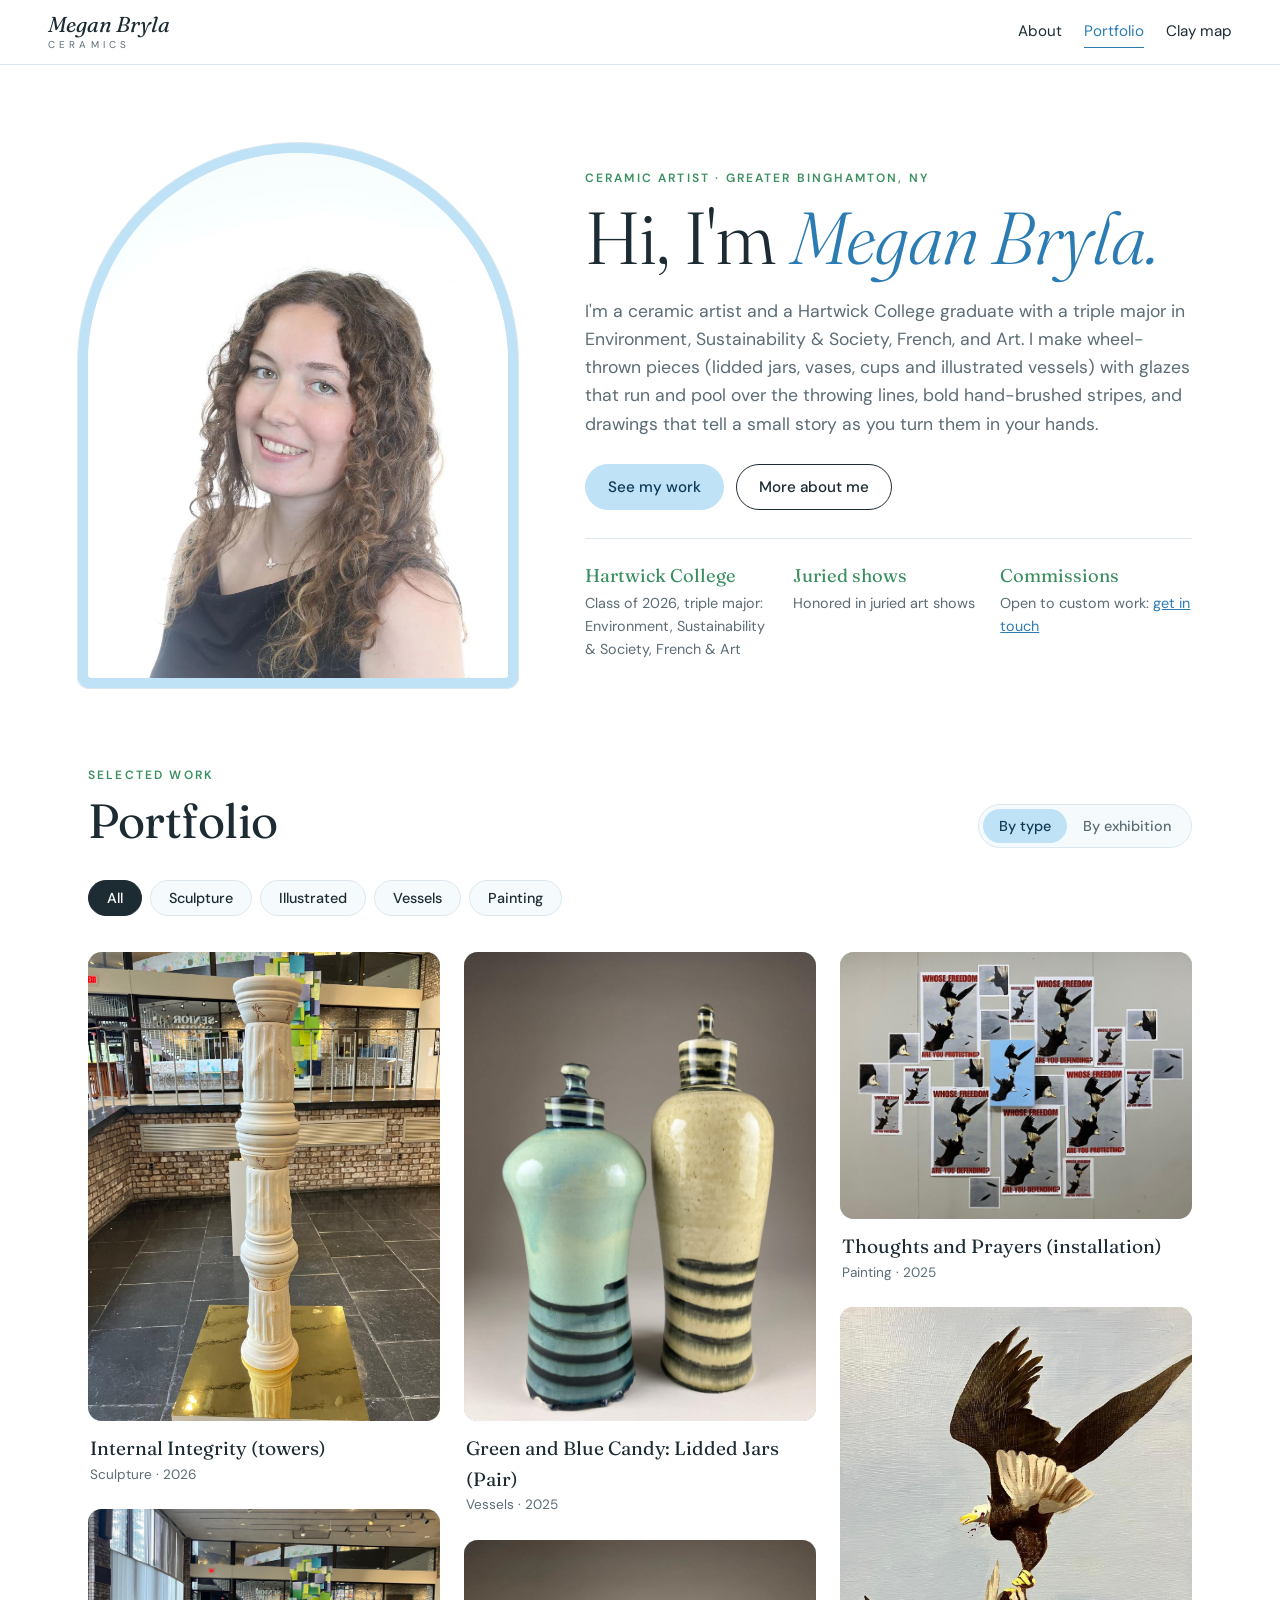
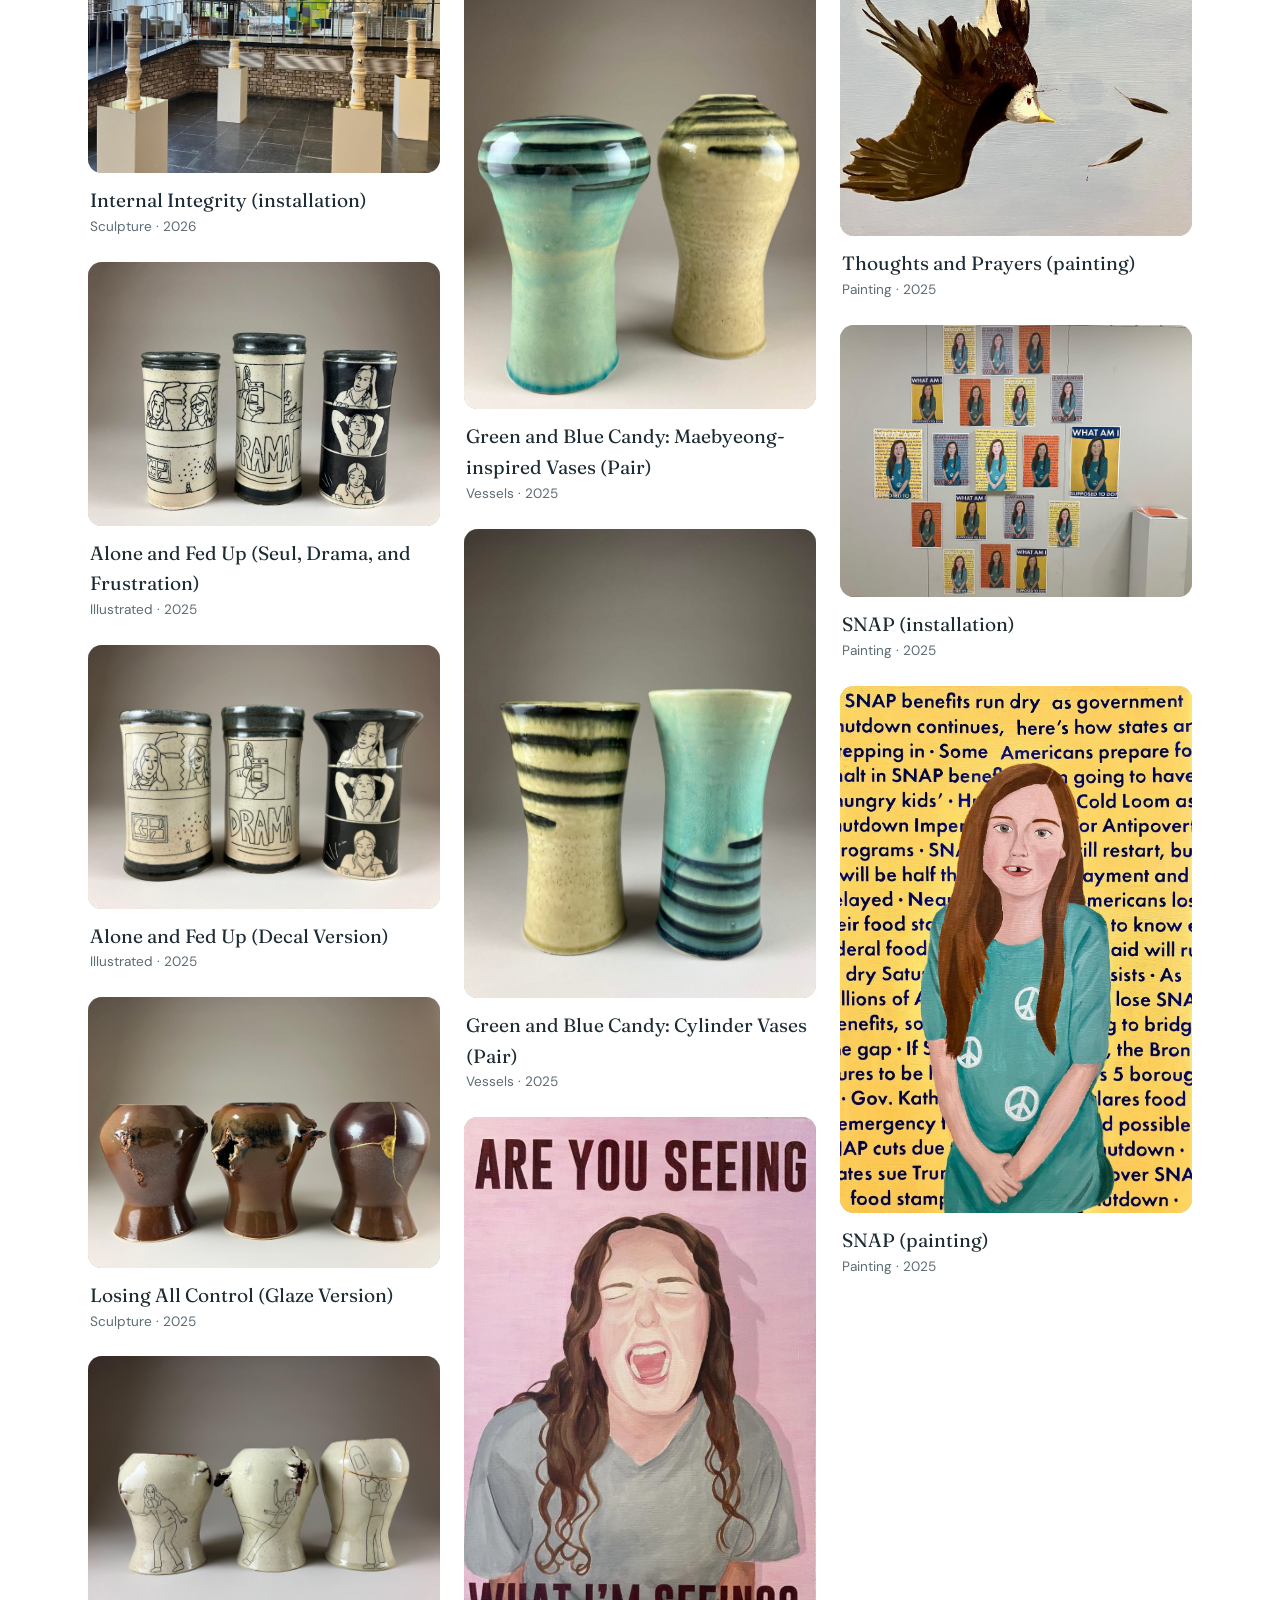
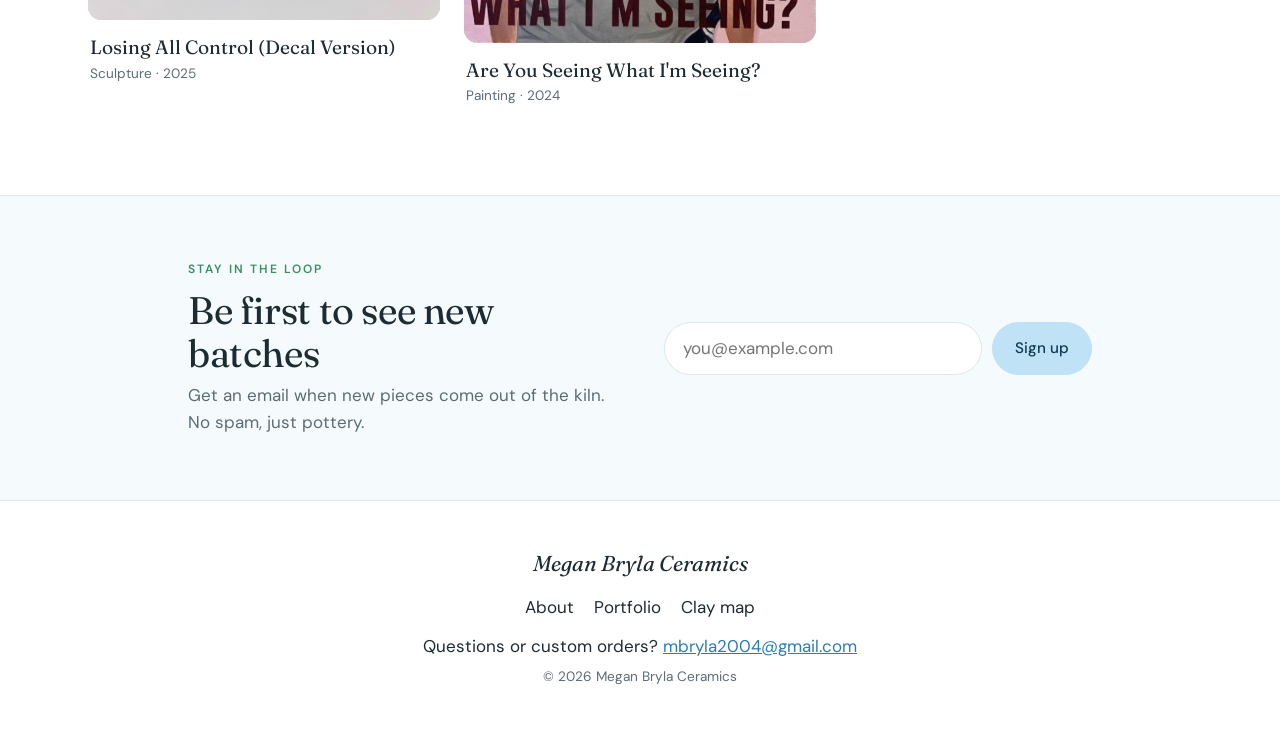
==== commit 961e3c2e: "Bust cache and keep shop hidden until settings load Co-Authored-By: Claude Sonnet 5.5 <noreply@anthr" ====
--- a/index.html
+++ b/index.html
@@ -8,9 +8,9 @@
   <link rel="preconnect" href="https://fonts.googleapis.com" />
   <link rel="preconnect" href="https://fonts.gstatic.com" crossorigin />
   <link href="https://fonts.googleapis.com/css2?family=Fraunces:ital,opsz,wght@0,9..144,300..600;1,9..144,300..500&family=DM+Sans:wght@400;500;600&display=swap" rel="stylesheet" />
-  <link rel="stylesheet" href="styles.css" />
+  <link rel="stylesheet" href="styles.css?v=3" />
 </head>
-<body>
+<body class="shop-closed">
   <!-- Text marked data-text="..." can be changed from the admin page (Site text tab).
        Keep each key the same once the site is live, or Megan's saved wording for it is lost. -->
   <header class="site-header">
@@ -285,6 +285,6 @@
     </form>
   </dialog>
 
-  <script src="app.js"></script>
+  <script src="app.js?v=3"></script>
 </body>
 </html>
--- a/styles.css
+++ b/styles.css
@@ -474,3 +474,8 @@
 .show-head { display: flex; flex-wrap: wrap; align-items: baseline; gap: 4px 14px; padding-bottom: 12px; margin-bottom: 20px; border-bottom: 1px solid var(--border); }
 .show-head h3 { margin: 0; font-size: clamp(1.3rem, 2.6vw, 1.6rem); }
 .cv-block + .cv-block { margin-top: clamp(32px, 5vw, 48px); }
+
+/* Shop and payments are hidden while "Shop is open" is off in the admin. */
+.shop-closed [data-nav="shop"], .shop-closed [data-nav="payments"], .shop-closed .cart-btn,
+.shop-closed .available, .shop-closed .footer-nav a[href="#/shop"], .shop-closed .footer-nav a[href="#/payments"],
+.shop-closed .scrim, .shop-closed #cart { display: none !important; }
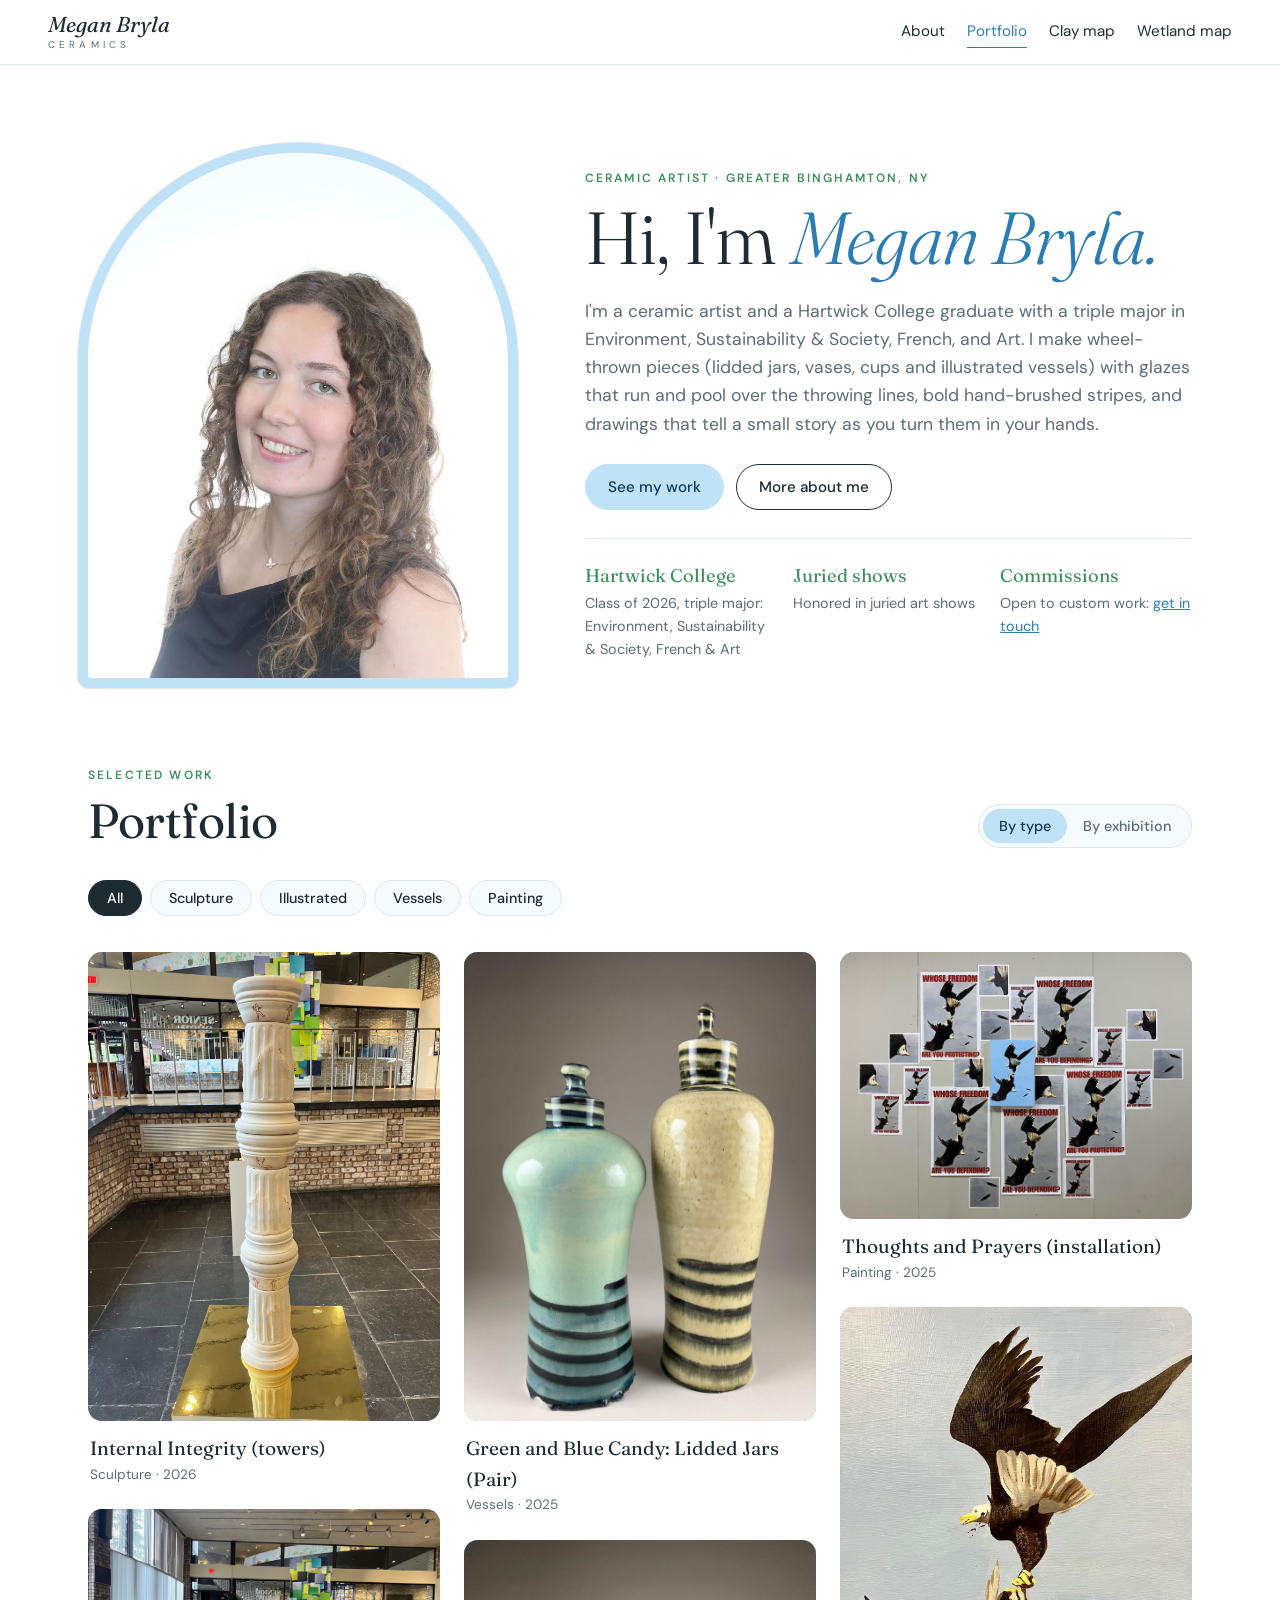
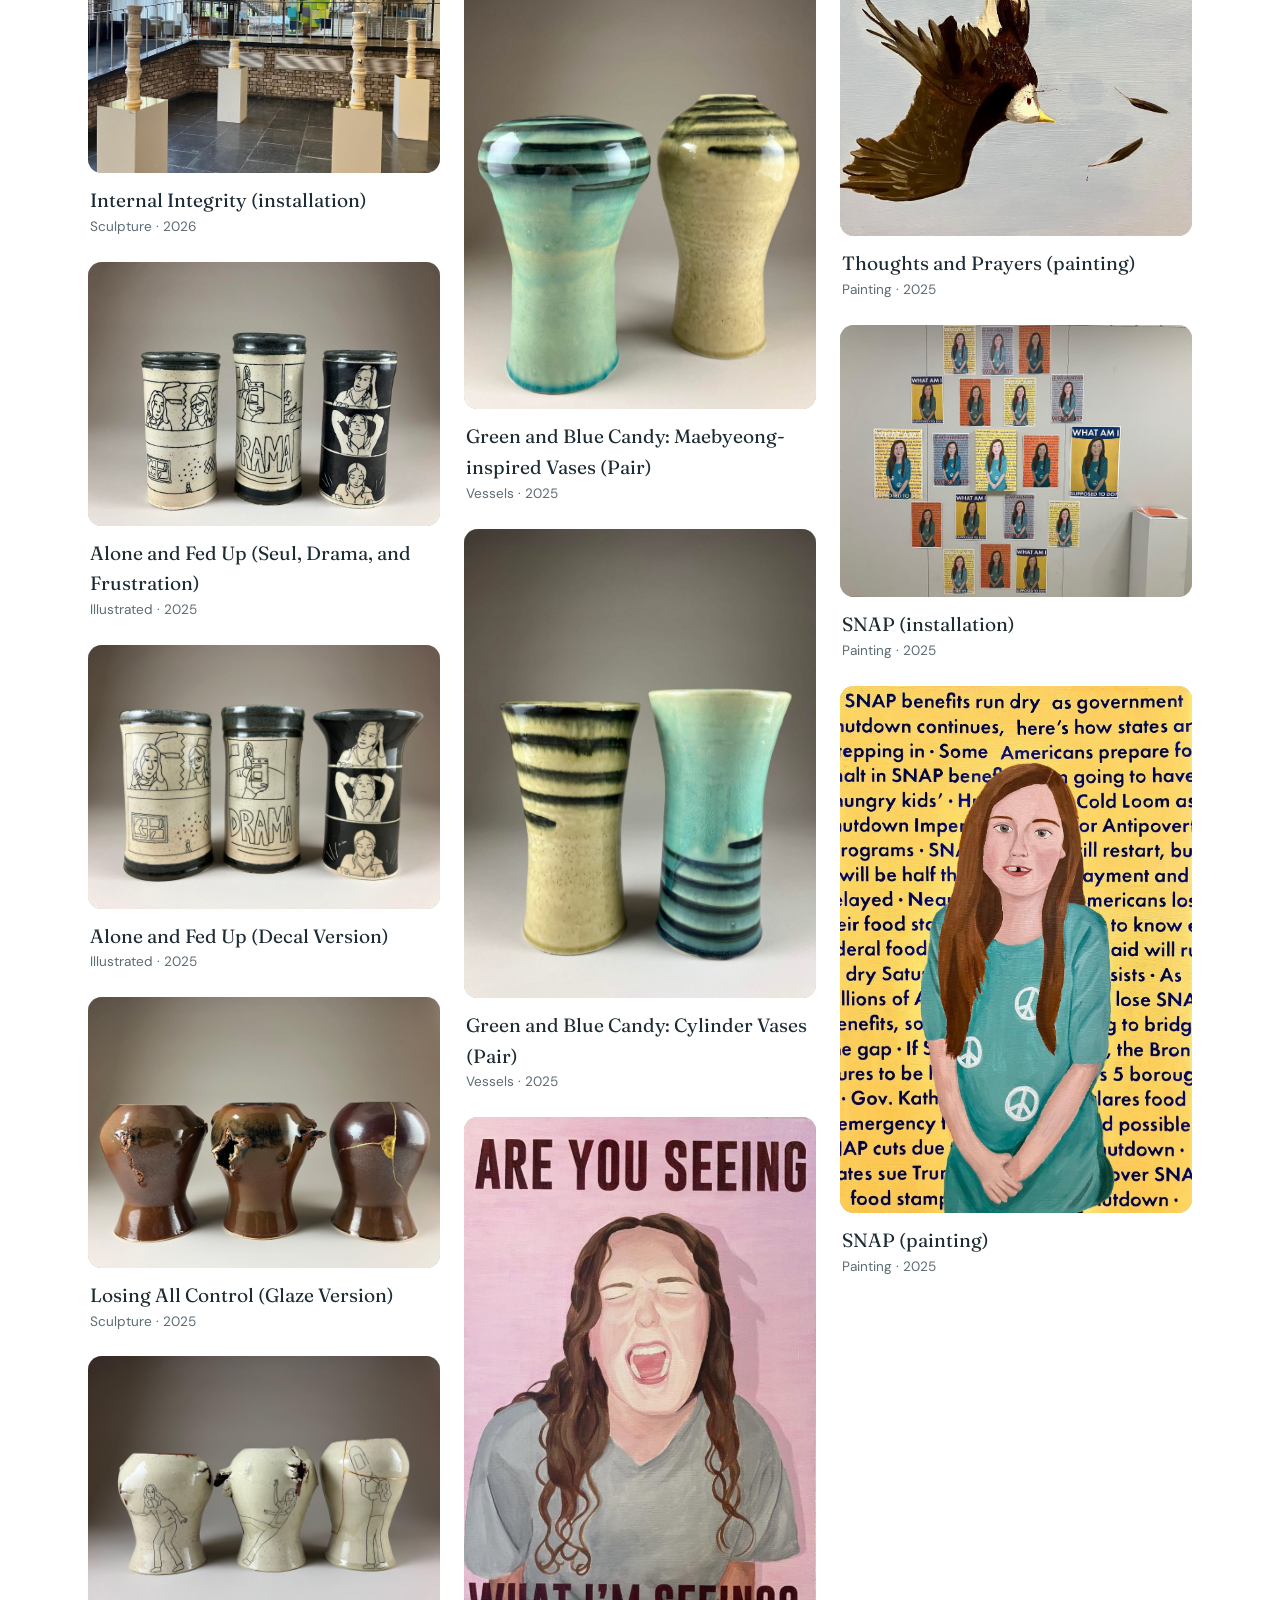
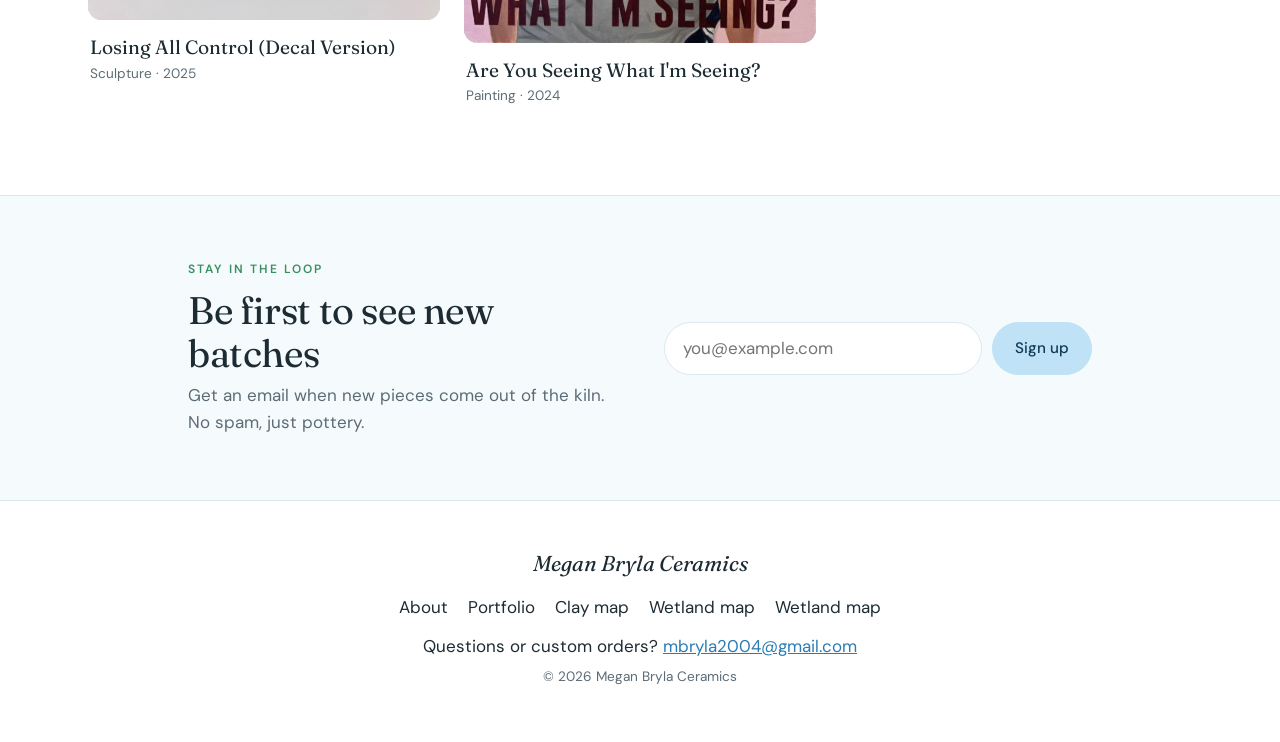
==== commit 1abec1d0: "Add a New York wetland map Full-screen map with National Wetlands Inventory wetlands by type, NYS DE" ====
--- a/index.html
+++ b/index.html
@@ -24,6 +24,7 @@
       <a href="#/shop" data-nav="shop">Shop</a>
       <a href="#/payments" data-nav="payments">Payments</a>
       <a href="clay-map.html">Clay map</a>
+      <a href="wetland-map.html">Wetland map</a>
     </nav>
     <button class="cart-btn" id="open-cart" aria-label="Open cart">
       Cart <span class="badge" id="cart-count">0</span>
@@ -215,7 +216,7 @@
   <footer class="site-footer">
     <p class="wm-name">Megan Bryla Ceramics</p>
     <nav class="footer-nav" aria-label="Footer">
-      <a href="#/about">About</a><a href="#/portfolio">Portfolio</a><a href="#/shop">Shop</a><a href="#/payments">Payments</a><a href="clay-map.html">Clay map</a>
+      <a href="#/about">About</a><a href="#/portfolio">Portfolio</a><a href="#/shop">Shop</a><a href="#/payments">Payments</a><a href="clay-map.html">Clay map</a><a href="wetland-map.html">Wetland map</a><a href="wetland-map.html">Wetland map</a>
     </nav>
     <p><span data-text="footer-contact">Questions or custom orders?</span> <a id="contact-link" href="#"></a></p>
     <!-- The © is a hidden link to the admin page -->
